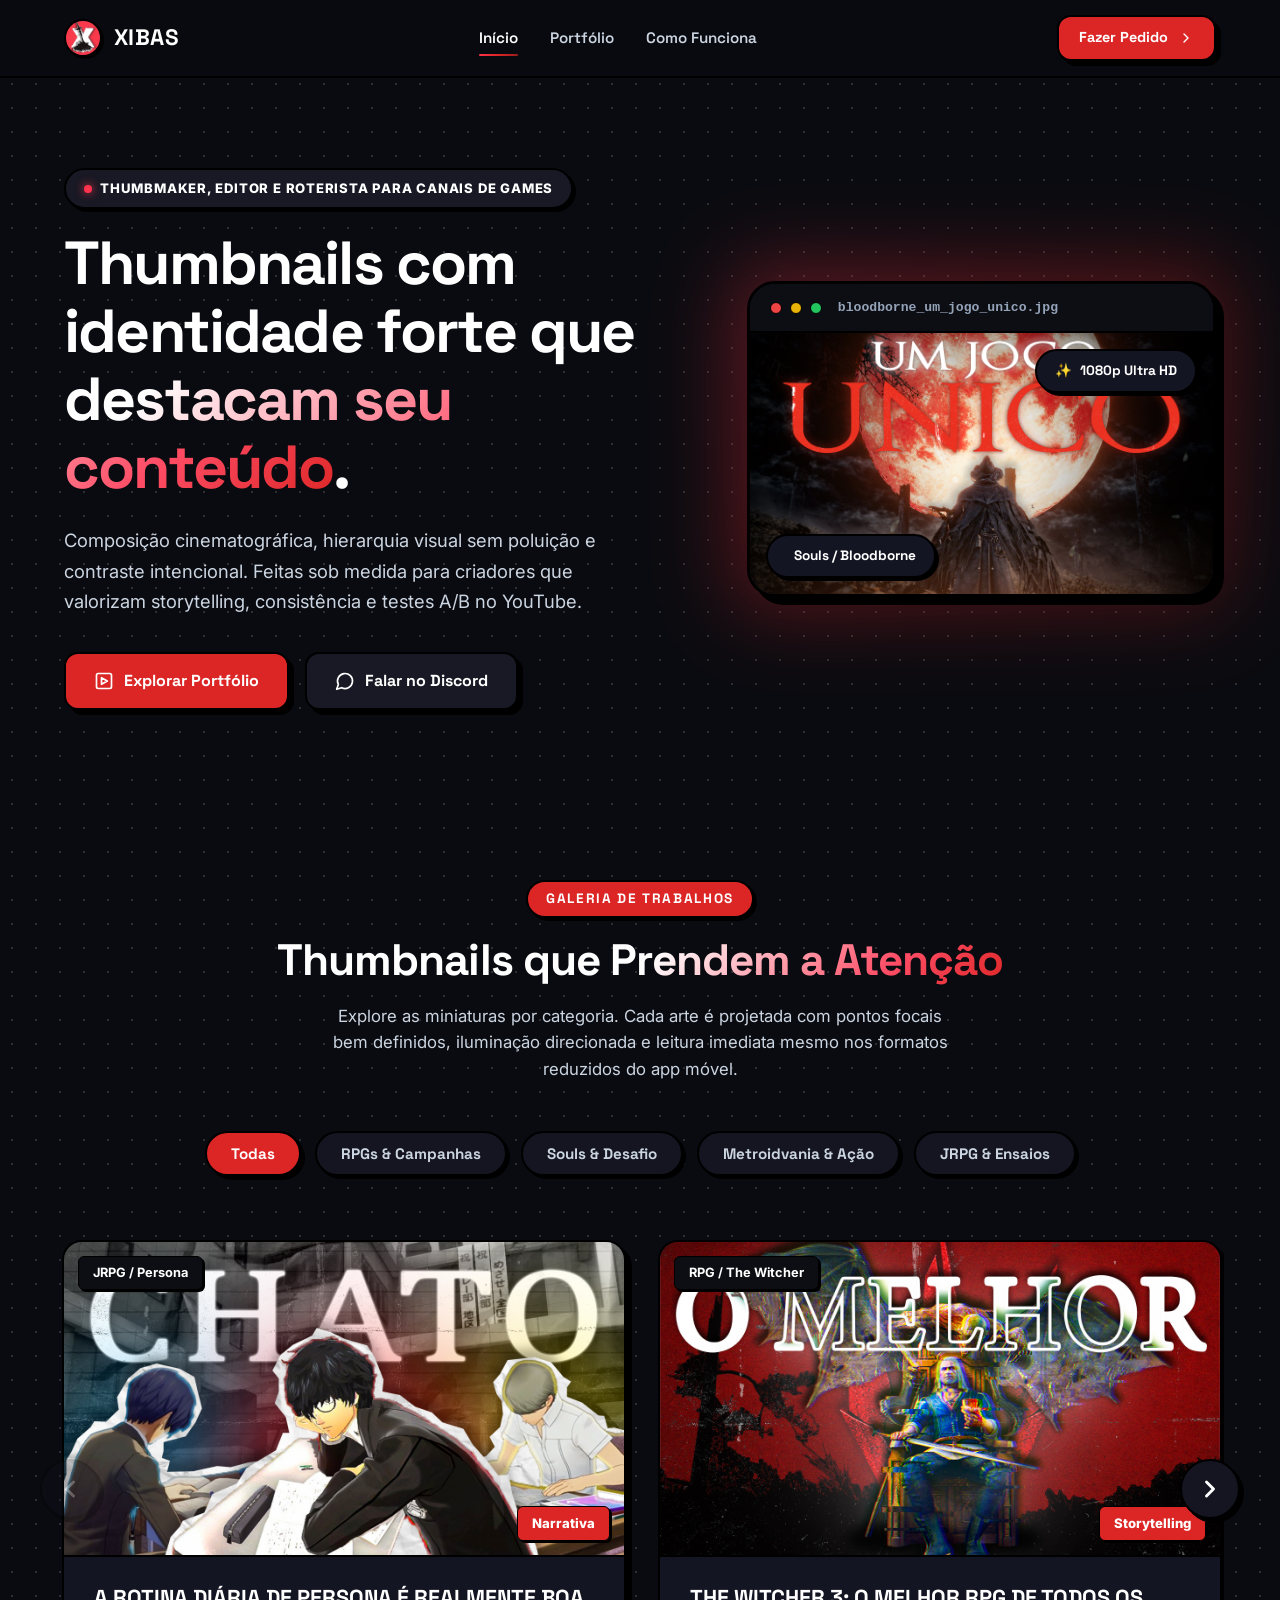
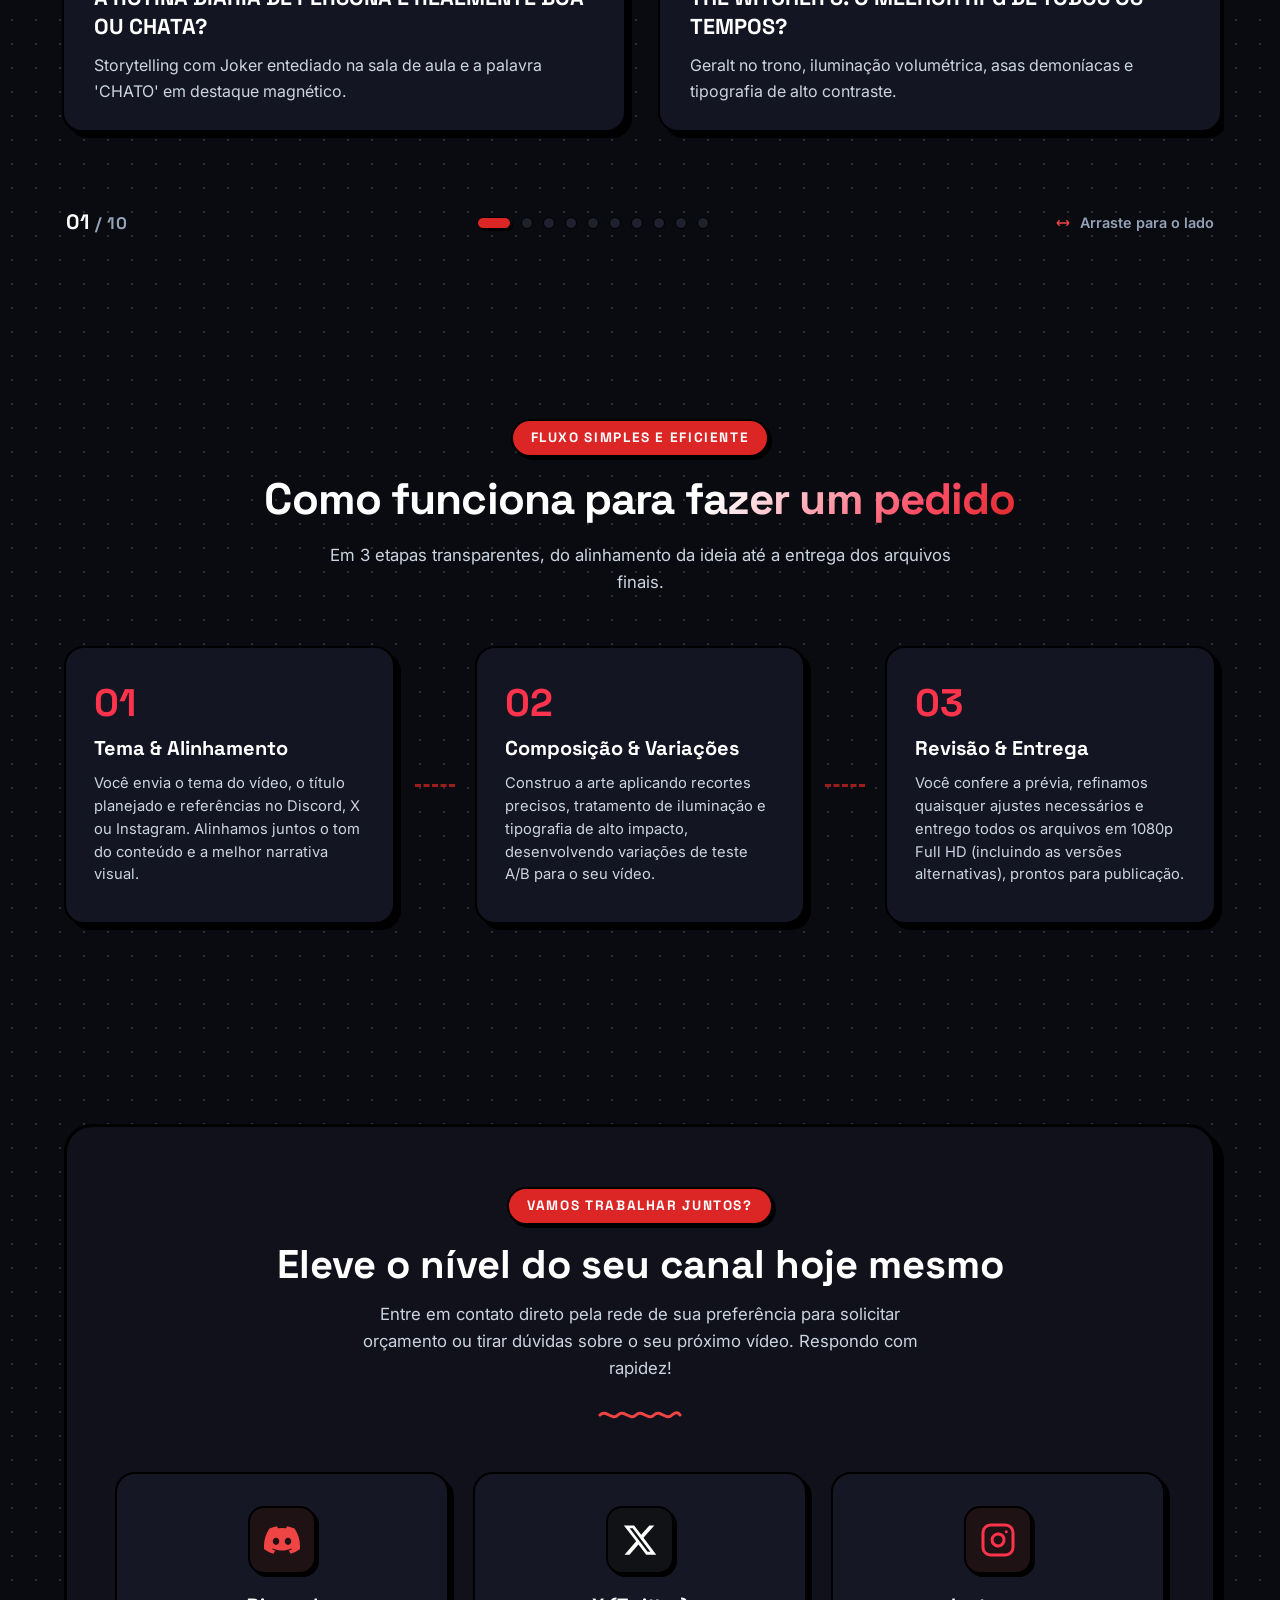
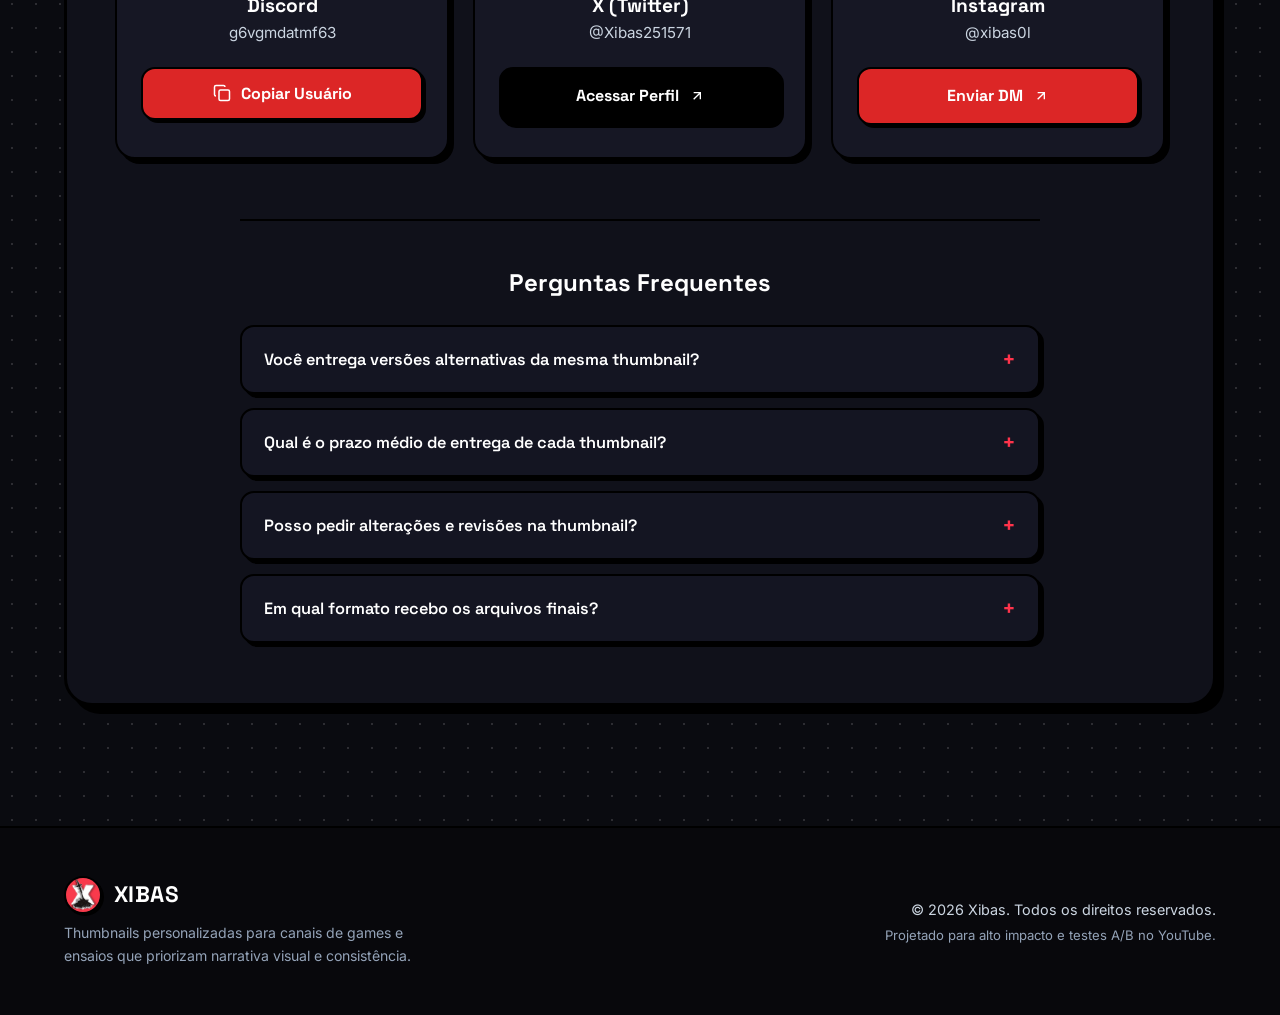
==== index.html @ 8bc6e63e "feat: add main JavaScript logic for dynamic filters, lightbox modal, clipboard copy, mobile menu, FA" ====
<!doctype html>
<html lang="pt-BR">
  <head>
    <meta charset="UTF-8" />
    <meta name="viewport" content="width=device-width, initial-scale=1.0" />

    <!-- SEO & Metadados -->
    <title>Xibas | Thumbmaker, Editor e Roterista</title>
    <meta
      name="description"
      content="Portfólio de Xibas, thumbmaker especializado em canais de games e ensaios em vídeo. Miniaturas com identidade visual marcante, composição cinematográfica e legibilidade otimizada para o YouTube."
    />
    <meta
      name="keywords"
      content="thumbmaker, thumbnails de games, design youtube, video essay games, xibas thumbmaker, criador de thumbs, thumbnail dark souls, thumbnail elden ring, thumbnail bloodborne"
    />
    <meta name="author" content="Xibas" />

    <!-- OpenGraph / Discord & Redes Sociais -->
    <meta property="og:type" content="website" />
    <meta
      property="og:title"
      content="Xibas | Thumbmaker para Canais de Games & Ensaios"
    />
    <meta
      property="og:description"
      content="Thumbnails profissionais de alto impacto visual para canais de games e ensaios no YouTube. Composição, contraste e testes A/B."
    />
    <meta property="og:image" content="assets/images/thumb_user_10.jpg" />
    <meta name="twitter:card" content="summary_large_image" />
    <meta
      name="twitter:title"
      content="Xibas | Thumbmaker para Canais de Games & Ensaios"
    />
    <meta
      name="twitter:description"
      content="Thumbnails profissionais de alto impacto para canais de games e ensaios no YouTube."
    />

    <!-- Google Fonts: Space Grotesk & Inter -->
    <link rel="preconnect" href="https://fonts.googleapis.com" />
    <link rel="preconnect" href="https://fonts.gstatic.com" crossorigin />
    <link
      href="https://fonts.googleapis.com/css2?family=Inter:wght@300;400;500;600;700&family=Space+Grotesk:wght@500;600;700;800&display=swap"
      rel="stylesheet"
    />

    <!-- Estilos Principais -->
    <link rel="stylesheet" href="css/style.css" />

    <!-- Favicon Oficial XIBAS -->
    <link rel="icon" type="image/png" href="assets/images/logo.png" />
  </head>
  <body>
    <!-- Background Animated Gradients -->
    <div class="bg-glow bg-glow-1"></div>
    <div class="bg-glow bg-glow-2"></div>
    <div class="bg-glow bg-glow-3"></div>

    <!-- Navbar -->
    <header class="navbar" id="navbar">
      <div class="container nav-container">
        <a href="#hero" class="brand-logo">
          <img
            src="assets/images/logo.png"
            alt="Xibas Logo"
            class="brand-logo-img"
            onerror="
              this.onerror = null;
              this.src =
                'data:image/svg+xml,<svg xmlns=\'http://www.w3.org/2000/svg\' viewBox=\'0 0 100 100\'><circle cx=\'50\' cy=\'50\' r=\'46\' fill=\'%23dc2626\'/><text x=\'50\' y=\'66\' font-size=\'48\' font-family=\'sans-serif\' font-weight=\'900\' fill=\'%23ffffff\' text-anchor=\'middle\'>X</text></svg>';
            "
          />
          <span class="logo-text">XIBAS</span>
        </a>

        <nav class="nav-menu" id="navMenu">
          <a href="#hero" class="nav-link active">Início</a>
          <a href="#portfolio" class="nav-link">Portfólio</a>
          <a href="#processo" class="nav-link">Como Funciona</a>
          <a href="#contato" class="nav-link nav-cta-mobile">Fazer Pedido</a>
        </nav>

        <div class="nav-actions">
          <a href="#contato" class="btn btn-primary btn-sm">
            <span>Fazer Pedido</span>
            <svg
              width="16"
              height="16"
              viewBox="0 0 24 24"
              fill="none"
              stroke="currentColor"
              stroke-width="2"
              stroke-linecap="round"
              stroke-linejoin="round"
            >
              <path d="m9 18 6-6-6-6" />
            </svg>
          </a>
          <button class="menu-toggle" id="menuToggle" aria-label="Abrir menu">
            <span></span>
            <span></span>
            <span></span>
          </button>
        </div>
      </div>
    </header>

    <main>
      <!-- Hero Section -->
      <section class="hero-section" id="hero">
        <div class="container hero-container">
          <div class="hero-content">
            <div class="badge-pill">
              <span class="badge-dot"></span>
              <span>THUMBMAKER, EDITOR E ROTERISTA PARA CANAIS DE GAMES</span>
            </div>

            <h1 class="hero-title">
              Thumbnails com identidade forte que
              <span class="gradient-text">destacam seu conteúdo</span>.
            </h1>

            <p class="hero-description">
              Composição cinematográfica, hierarquia visual sem poluição e
              contraste intencional. Feitas sob medida para criadores que
              valorizam storytelling, consistência e testes A/B no YouTube.
            </p>

            <div class="hero-cta-group">
              <a href="#portfolio" class="btn btn-primary btn-glow">
                <svg
                  width="20"
                  height="20"
                  viewBox="0 0 24 24"
                  fill="none"
                  stroke="currentColor"
                  stroke-width="2"
                  stroke-linecap="round"
                  stroke-linejoin="round"
                >
                  <rect width="18" height="18" x="3" y="3" rx="2" />
                  <path d="m9 8 7 4-7 4Z" />
                </svg>
                <span>Explorar Portfólio</span>
              </a>
              <a href="#contato" class="btn btn-secondary">
                <svg
                  width="20"
                  height="20"
                  viewBox="0 0 24 24"
                  fill="none"
                  stroke="currentColor"
                  stroke-width="2"
                  stroke-linecap="round"
                  stroke-linejoin="round"
                >
                  <path d="M7.9 20A9 9 0 1 0 4 16.1L2 22Z" />
                </svg>
                <span>Falar no Discord</span>
              </a>
            </div>
          </div>

          <!-- Hero Preview Mockup -->
          <div class="hero-visual">
            <div class="preview-card-wrapper">
              <div class="preview-glow"></div>
              <div class="preview-card">
                <div class="preview-header">
                  <span class="dot red"></span>
                  <span class="dot yellow"></span>
                  <span class="dot green"></span>
                  <span class="preview-title">the_witcher_o_melhor.jpg</span>
                </div>
                <div class="preview-image-container">
                  <img
                    src="assets/images/thumb_user_6.jpg"
                    alt="Destaque Thumbnail Gamer - The Witcher 3"
                    class="preview-image"
                    id="heroPreviewImg"
                  />
                  <div class="floating-pill pill-ctr">
                    <span class="pill-icon">🔥</span>
                    <span>Storytelling Visual</span>
                  </div>
                  <div class="floating-pill pill-quality">
                    <span class="pill-icon">✨</span>
                    <span>Full HD 1080p Ultra</span>
                  </div>
                </div>
              </div>
            </div>
          </div>
        </div>
      </section>

      <!-- Portfolio Section -->
      <section class="portfolio-section" id="portfolio">
        <div class="container">
          <div class="section-header text-center">
            <span class="section-badge">GALERIA DE TRABALHOS</span>
            <h2 class="section-title">
              Thumbnails que
              <span class="gradient-text">Prendem a Atenção</span>
            </h2>
            <p class="section-subtitle">
              Explore as miniaturas por categoria. Cada arte é projetada com
              pontos focais bem definidos, iluminação direcionada e leitura
              imediata mesmo nos formatos reduzidos do app móvel.
            </p>
          </div>

          <!-- Filtros da Galeria -->
          <div class="filter-container">
            <button class="filter-btn active" data-category="all">
              <span>Todas</span>
            </button>
            <button class="filter-btn" data-category="rpg">
              <span>RPGs & Campanhas</span>
            </button>
            <button class="filter-btn" data-category="souls">
              <span>Souls & Desafio</span>
            </button>
            <button class="filter-btn" data-category="metroidvania">
              <span>Metroidvania & Ação</span>
            </button>
            <button class="filter-btn" data-category="ensaios">
              <span>JRPG & Ensaios</span>
            </button>
          </div>

          <!-- Carrossel de Thumbnails -->
          <div class="portfolio-carousel-wrapper" id="portfolioCarouselWrapper">
            <!-- Botão Anterior -->
            <button
              class="carousel-arrow carousel-arrow-prev"
              id="carouselPrevBtn"
              aria-label="Thumbnail anterior"
            >
              <svg
                width="28"
                height="28"
                viewBox="0 0 24 24"
                fill="none"
                stroke="currentColor"
                stroke-width="2.5"
                stroke-linecap="round"
                stroke-linejoin="round"
              >
                <polyline points="15 18 9 12 15 6"></polyline>
              </svg>
            </button>

            <!-- Viewport do Carrossel -->
            <div class="carousel-viewport" id="carouselViewport">
              <div class="carousel-track" id="portfolioTrack">
                <!-- Card 7 - Persona -->
                <div
                  class="thumb-card carousel-slide"
                  data-category="ensaios"
                  data-id="7"
                  data-video="https://youtu.be/sBpEwh5hg1w?si=Q7wXCgy4RSmvRRPR"
                >
                  <div class="thumb-media">
                    <img
                      src="assets/images/thumb_user_8.jpg"
                      alt="Thumbnail Persona Chato"
                      loading="lazy"
                    />
                    <div class="thumb-overlay">
                      <button
                        class="btn-inspect"
                        aria-label="Ver em tela cheia"
                      >
                        <svg
                          width="22"
                          height="22"
                          viewBox="0 0 24 24"
                          fill="none"
                          stroke="currentColor"
                          stroke-width="2"
                        >
                          <path d="M15 3h6v6M9 21H3v-6M21 3l-7 7M3 21l7-7" />
                        </svg>
                        <span>Expandir</span>
                      </button>
                    </div>
                    <div class="thumb-tag">JRPG / Persona</div>
                    <div class="thumb-ctr-tag">Narrativa</div>
                  </div>
                  <div class="thumb-info">
                    <h3 class="thumb-title">
                      A ROTINA DIÁRIA DE PERSONA É REALMENTE BOA OU CHATA?
                    </h3>
                    <p class="thumb-desc">
                      Storytelling com Joker entediado na sala de aula e a
                      palavra 'CHATO' em destaque magnético.
                    </p>
                  </div>
                </div>

                <!-- Card 1 - The Witcher 3 -->
                <div
                  class="thumb-card carousel-slide"
                  data-category="rpg"
                  data-id="1"
                >
                  <div class="thumb-media">
                    <img
                      src="assets/images/thumb_user_6.jpg"
                      alt="Thumbnail The Witcher 3 O Melhor"
                      loading="lazy"
                    />
                    <div class="thumb-overlay">
                      <button
                        class="btn-inspect"
                        aria-label="Ver em tela cheia"
                      >
                        <svg
                          width="22"
                          height="22"
                          viewBox="0 0 24 24"
                          fill="none"
                          stroke="currentColor"
                          stroke-width="2"
                        >
                          <path d="M15 3h6v6M9 21H3v-6M21 3l-7 7M3 21l7-7" />
                        </svg>
                        <span>Expandir</span>
                      </button>
                    </div>
                    <div class="thumb-tag">RPG / The Witcher</div>
                    <div class="thumb-ctr-tag">Storytelling</div>
                  </div>
                  <div class="thumb-info">
                    <h3 class="thumb-title">
                      THE WITCHER 3: O MELHOR RPG DE TODOS OS TEMPOS?
                    </h3>
                    <p class="thumb-desc">
                      Geralt no trono, iluminação volumétrica, asas demoníacas e
                      tipografia de alto contraste.
                    </p>
                  </div>
                </div>

                <!-- Card 11 - Hollow Knight: Silksong -->
                <div
                  class="thumb-card carousel-slide"
                  data-category="metroidvania"
                  data-id="11"
                  data-video="https://youtu.be/5vLs_Jh3LYk?si=-9TEC4jBI0ab_jda"
                >
                  <div class="thumb-media">
                    <img
                      src="assets/images/thumb_user_11.jpg"
                      alt="Thumbnail Hollow Knight Silksong Jornada"
                      loading="lazy"
                    />
                    <div class="thumb-overlay">
                      <button
                        class="btn-inspect"
                        aria-label="Ver em tela cheia"
                      >
                        <svg
                          width="22"
                          height="22"
                          viewBox="0 0 24 24"
                          fill="none"
                          stroke="currentColor"
                          stroke-width="2"
                        >
                          <path d="M15 3h6v6M9 21H3v-6M21 3l-7 7M3 21l7-7" />
                        </svg>
                        <span>Expandir</span>
                      </button>
                    </div>
                    <div class="thumb-tag">Metroidvania / Silksong</div>
                    <div class="thumb-ctr-tag">Storytelling</div>
                  </div>
                  <div class="thumb-info">
                    <h3 class="thumb-title">
                      HOLLOW KNIGHT SILKSONG: A JORNADA DE HORNET
                    </h3>
                    <p class="thumb-desc">
                      Hornet em destaque recortado sobre a cartografia do reino,
                      iluminação dramática e palavra 'JORNADA' em tipografia
                      vermelha de alto contraste.
                    </p>
                  </div>
                </div>

                <!-- Card 10 - Bloodborne -->
                <div
                  class="thumb-card carousel-slide"
                  data-category="souls"
                  data-id="10"
                >
                  <div class="thumb-media">
                    <img
                      src="assets/images/thumb_user_10.jpg"
                      alt="Thumbnail Bloodborne Um Jogo Único"
                      loading="lazy"
                    />
                    <div class="thumb-overlay">
                      <button
                        class="btn-inspect"
                        aria-label="Ver em tela cheia"
                      >
                        <svg
                          width="22"
                          height="22"
                          viewBox="0 0 24 24"
                          fill="none"
                          stroke="currentColor"
                          stroke-width="2"
                        >
                          <path d="M15 3h6v6M9 21H3v-6M21 3l-7 7M3 21l7-7" />
                        </svg>
                        <span>Expandir</span>
                      </button>
                    </div>
                    <div class="thumb-tag">Souls / Bloodborne</div>
                    <div class="thumb-ctr-tag">Hierarquia Visual</div>
                  </div>
                  <div class="thumb-info">
                    <h3 class="thumb-title">
                      BLOODBORNE: O QUE TORNA ESSE PESADELO UM JOGO TÃO ÚNICO?
                    </h3>
                    <p class="thumb-desc">
                      Caçador solitário em silhueta contra a grandiosa Lua de
                      Sangue volumétrica, tipografia imponente e atmosfera de
                      terror gótico.
                    </p>
                  </div>
                </div>

                <!-- Card 2 - Elden Ring -->
                <div
                  class="thumb-card carousel-slide"
                  data-category="souls"
                  data-id="2"
                  data-video="https://youtu.be/FQ_VcC_I76o?si=K0FsN7xqz2IlE1v7"
                >
                  <div class="thumb-media">
                    <img
                      src="assets/images/thumb_user_2.jpg"
                      alt="Thumbnail Elden Ring Escondido"
                      loading="lazy"
                    />
                    <div class="thumb-overlay">
                      <button
                        class="btn-inspect"
                        aria-label="Ver em tela cheia"
                      >
                        <svg
                          width="22"
                          height="22"
                          viewBox="0 0 24 24"
                          fill="none"
                          stroke="currentColor"
                          stroke-width="2"
                        >
                          <path d="M15 3h6v6M9 21H3v-6M21 3l-7 7M3 21l7-7" />
                        </svg>
                        <span>Expandir</span>
                      </button>
                    </div>
                    <div class="thumb-tag">Souls / Elden Ring</div>
                    <div class="thumb-ctr-tag">Teste A/B</div>
                  </div>
                  <div class="thumb-info">
                    <h3 class="thumb-title">
                      O MAIOR SEGREDO ESCONDIDO NO CASULO DE ELDEN RING
                    </h3>
                    <p class="thumb-desc">
                      Efeito de papel rasgado (torn paper) com destaque para
                      Miquella e palavra-chave chamativa.
                    </p>
                  </div>
                </div>

                <!-- Card 3 - Lies of P / Soulslikes -->
                <div
                  class="thumb-card carousel-slide"
                  data-category="souls"
                  data-id="3"
                  data-video="https://youtu.be/wV0SwOkku3Q?si=zlkwqfALfciG5WEK"
                >
                  <div class="thumb-media">
                    <img
                      src="assets/images/thumb_user_7.jpg"
                      alt="Thumbnail Lies of P Soulslikes"
                      loading="lazy"
                    />
                    <div class="thumb-overlay">
                      <button
                        class="btn-inspect"
                        aria-label="Ver em tela cheia"
                      >
                        <svg
                          width="22"
                          height="22"
                          viewBox="0 0 24 24"
                          fill="none"
                          stroke="currentColor"
                          stroke-width="2"
                        >
                          <path d="M15 3h6v6M9 21H3v-6M21 3l-7 7M3 21l7-7" />
                        </svg>
                        <span>Expandir</span>
                      </button>
                    </div>
                    <div class="thumb-tag">Souls / Soulslikes</div>
                    <div class="thumb-ctr-tag">Contraste</div>
                  </div>
                  <div class="thumb-info">
                    <h3 class="thumb-title">
                      A EVOLUÇÃO E O FUTURO DOS SOULSLIKES MODERNOS
                    </h3>
                    <p class="thumb-desc">
                      Composição em mosaico de espelho quebrado com Pinocchio e
                      lendários protagonistas.
                    </p>
                  </div>
                </div>

                <!-- Card 4 - Metroidvania -->
                <div
                  class="thumb-card carousel-slide"
                  data-category="metroidvania"
                  data-id="4"
                >
                  <div class="thumb-media">
                    <img
                      src="assets/images/thumb_user_3.jpg"
                      alt="Thumbnail Metroidvania Castlevania Hollow Knight"
                      loading="lazy"
                    />
                    <div class="thumb-overlay">
                      <button
                        class="btn-inspect"
                        aria-label="Ver em tela cheia"
                      >
                        <svg
                          width="22"
                          height="22"
                          viewBox="0 0 24 24"
                          fill="none"
                          stroke="currentColor"
                          stroke-width="2"
                        >
                          <path d="M15 3h6v6M9 21H3v-6M21 3l-7 7M3 21l7-7" />
                        </svg>
                        <span>Expandir</span>
                      </button>
                    </div>
                    <div class="thumb-tag">Metroidvania & Ação</div>
                    <div class="thumb-ctr-tag">Ponto Focal</div>
                  </div>
                  <div class="thumb-info">
                    <h3 class="thumb-title">
                      METROIDVANIA: A ERA DE OURO DO GÊNERO NA INDÚSTRIA
                    </h3>
                    <p class="thumb-desc">
                      Espada central com Samus, Alucard, Hollow Knight e
                      Blasphemous em equilíbrio visual.
                    </p>
                  </div>
                </div>

                <!-- Card 5 - Dark Souls -->
                <div
                  class="thumb-card carousel-slide"
                  data-category="souls"
                  data-id="5"
                  data-video="https://youtu.be/AHif02zPkR8?si=x0uV5USz8r3-mOqS"
                >
                  <div class="thumb-media">
                    <img
                      src="assets/images/thumb_user_4.jpg"
                      alt="Thumbnail Dark Souls Desastre"
                      loading="lazy"
                    />
                    <div class="thumb-overlay">
                      <button
                        class="btn-inspect"
                        aria-label="Ver em tela cheia"
                      >
                        <svg
                          width="22"
                          height="22"
                          viewBox="0 0 24 24"
                          fill="none"
                          stroke="currentColor"
                          stroke-width="2"
                        >
                          <path d="M15 3h6v6M9 21H3v-6M21 3l-7 7M3 21l7-7" />
                        </svg>
                        <span>Expandir</span>
                      </button>
                    </div>
                    <div class="thumb-tag">Souls / Dark Souls</div>
                    <div class="thumb-ctr-tag">Iluminação</div>
                  </div>
                  <div class="thumb-info">
                    <h3 class="thumb-title">
                      POR QUE ESSE CHEFE FOI UM VERDADEIRO DESASTRE?
                    </h3>
                    <p class="thumb-desc">
                      Silhueta imponente do Black Knight em primeiro plano
                      ladeado por Ornstein, Smough e Gwyn.
                    </p>
                  </div>
                </div>

                <!-- Card 6 - Final Fantasy XV Chamas -->
                <div
                  class="thumb-card carousel-slide"
                  data-category="rpg"
                  data-id="6"
                >
                  <div class="thumb-media">
                    <img
                      src="assets/images/thumb_user_5.jpg"
                      alt="Thumbnail Final Fantasy XV Brasas"
                      loading="lazy"
                    />
                    <div class="thumb-overlay">
                      <button
                        class="btn-inspect"
                        aria-label="Ver em tela cheia"
                      >
                        <svg
                          width="22"
                          height="22"
                          viewBox="0 0 24 24"
                          fill="none"
                          stroke="currentColor"
                          stroke-width="2"
                        >
                          <path d="M15 3h6v6M9 21H3v-6M21 3l-7 7M3 21l7-7" />
                        </svg>
                        <span>Expandir</span>
                      </button>
                    </div>
                    <div class="thumb-tag">RPG / Final Fantasy XV</div>
                    <div class="thumb-ctr-tag">Composição</div>
                  </div>
                  <div class="thumb-info">
                    <h3 class="thumb-title">
                      FINAL FANTASY XV: A VERDADE SOMBRIA DA JORNADA
                    </h3>
                    <p class="thumb-desc">
                      Moldura em chamas ardentes com partículas de brasas e
                      recortes dos guardiões de Noctis.
                    </p>
                  </div>
                </div>

                <!-- Card 8 - Dark Souls: O Primeiro -->
                <div
                  class="thumb-card carousel-slide"
                  data-category="souls"
                  data-id="8"
                  data-video="https://youtu.be/uctMdg7ekAY?si=7ibjLMVAc-G4bmA8"
                >
                  <div class="thumb-media">
                    <img
                      src="assets/images/thumb_user_1.jpg"
                      alt="Thumbnail Dark Souls O Primeiro Chefe"
                      loading="lazy"
                    />
                    <div class="thumb-overlay">
                      <button
                        class="btn-inspect"
                        aria-label="Ver em tela cheia"
                      >
                        <svg
                          width="22"
                          height="22"
                          viewBox="0 0 24 24"
                          fill="none"
                          stroke="currentColor"
                          stroke-width="2"
                        >
                          <path d="M15 3h6v6M9 21H3v-6M21 3l-7 7M3 21l7-7" />
                        </svg>
                        <span>Expandir</span>
                      </button>
                    </div>
                    <div class="thumb-tag">Souls / Dark Souls</div>
                    <div class="thumb-ctr-tag">Tipografia</div>
                  </div>
                  <div class="thumb-info">
                    <h3 class="thumb-title">
                      QUAL É O PRIMEIRO CHEFE MAIS DIFÍCIL DOS SOULS?
                    </h3>
                    <p class="thumb-desc">
                      Composição em três atos com Asylum Demon, Iudex Gundyr e o
                      impacto da tipografia 'O PRIMEIRO'.
                    </p>
                  </div>
                </div>

                <!-- Card 9 - Metal Gear Rising / Hack and Slash -->
                <div
                  class="thumb-card carousel-slide"
                  data-category="metroidvania"
                  data-id="9"
                >
                  <div class="thumb-media">
                    <img
                      src="assets/images/thumb_user_9.jpg"
                      alt="Thumbnail Metal Gear Rising Aura e Ego"
                      loading="lazy"
                    />
                    <div class="thumb-overlay">
                      <button
                        class="btn-inspect"
                        aria-label="Ver em tela cheia"
                      >
                        <svg
                          width="22"
                          height="22"
                          viewBox="0 0 24 24"
                          fill="none"
                          stroke="currentColor"
                          stroke-width="2"
                        >
                          <path d="M15 3h6v6M9 21H3v-6M21 3l-7 7M3 21l7-7" />
                        </svg>
                        <span>Expandir</span>
                      </button>
                    </div>
                    <div class="thumb-tag">Ação / Metal Gear Rising</div>
                    <div class="thumb-ctr-tag">Ponto Focal</div>
                  </div>
                  <div class="thumb-info">
                    <h3 class="thumb-title">
                      AURA + EGO: O ÁPICE DO ESTILO HACK & SLASH
                    </h3>
                    <p class="thumb-desc">
                      Raiden em pose de corte dinâmico, brilho de lente nos
                      olhos cibernéticos e tipografia vermelha de alto contraste
                      com borda rasgada.
                    </p>
                  </div>
                </div>
              </div>
            </div>

            <!-- Botão Próximo -->
            <button
              class="carousel-arrow carousel-arrow-next"
              id="carouselNextBtn"
              aria-label="Próxima thumbnail"
            >
              <svg
                width="28"
                height="28"
                viewBox="0 0 24 24"
                fill="none"
                stroke="currentColor"
                stroke-width="2.5"
                stroke-linecap="round"
                stroke-linejoin="round"
              >
                <polyline points="9 18 15 12 9 6"></polyline>
              </svg>
            </button>
          </div>

          <!-- Controles Inferiores (Dots de Paginação & Contador de Slides) -->
          <div class="carousel-controls">
            <div class="carousel-counter" id="carouselCounter">
              <span class="current-slide" id="currentSlideNum">01</span> /
              <span class="total-slides" id="totalSlidesNum">11</span>
            </div>
            <div
              class="carousel-dots"
              id="carouselDots"
              role="tablist"
              aria-label="Paginação do carrossel"
            ></div>
            <div class="carousel-drag-hint">
              <svg
                width="16"
                height="16"
                viewBox="0 0 24 24"
                fill="none"
                stroke="currentColor"
                stroke-width="2"
              >
                <path d="M7 16l-4-4m0 0l4-4m-4 4h18m-4 4l4-4m0 0l-4-4" />
              </svg>
              <span>Arraste para o lado</span>
            </div>
          </div>
        </div>
      </section>

      <!-- Como Funciona / Processo -->
      <section class="process-section" id="processo">
        <div class="container">
          <div class="section-header text-center">
            <span class="section-badge">FLUXO SIMPLES E EFICIENTE</span>
            <h2 class="section-title">
              Como funciona para
              <span class="gradient-text">fazer um pedido</span>
            </h2>
            <p class="section-subtitle">
              Em 3 etapas transparentes, do alinhamento da ideia até a entrega
              dos arquivos finais.
            </p>
          </div>

          <div class="process-timeline">
            <div class="step-card">
              <div class="step-number">01</div>
              <h3 class="step-title">Tema & Alinhamento</h3>
              <p class="step-desc">
                Você envia o tema do vídeo, o título planejado e referências no
                Discord, X ou Instagram. Alinhamos juntos o tom do conteúdo e a
                melhor narrativa visual.
              </p>
            </div>

            <div class="step-connector"></div>

            <div class="step-card">
              <div class="step-number">02</div>
              <h3 class="step-title">Composição & Variações</h3>
              <p class="step-desc">
                Construo a arte aplicando recortes precisos, tratamento de
                iluminação e tipografia de alto impacto, desenvolvendo variações
                de teste A/B para o seu vídeo.
              </p>
            </div>

            <div class="step-connector"></div>

            <div class="step-card">
              <div class="step-number">03</div>
              <h3 class="step-title">Revisão & Entrega</h3>
              <p class="step-desc">
                Você confere a prévia, refinamos quaisquer ajustes necessários e
                entrego todos os arquivos em 1080p Full HD (incluindo as versões
                alternativas), prontos para publicação.
              </p>
            </div>
          </div>
        </div>
      </section>

      <!-- Seção de Contato e Redes -->
      <section class="contact-section" id="contato">
        <div class="container">
          <div class="contact-box">
            <div class="contact-header text-center">
              <span class="section-badge">VAMOS TRABALHAR JUNTOS?</span>
              <h2 class="contact-title">
                Eleve o nível do seu canal hoje mesmo
              </h2>
              <p class="contact-subtitle">
                Entre em contato direto pela rede de sua preferência para
                solicitar orçamento ou tirar dúvidas sobre o seu próximo vídeo.
                Respondo com rapidez!
              </p>
              <div class="brutal-wave-divider">
                <svg
                  width="84"
                  height="18"
                  viewBox="0 0 84 18"
                  fill="none"
                  xmlns="http://www.w3.org/2000/svg"
                >
                  <path
                    d="M2 9 C 8 3, 14 15, 20 9 C 26 3, 32 15, 38 9 C 44 3, 50 15, 56 9 C 62 3, 68 15, 74 9 C 78 5, 81 7, 82 9"
                    stroke="#ef4444"
                    stroke-width="3"
                    stroke-linecap="round"
                  />
                </svg>
              </div>
            </div>

            <div class="contact-cards-grid">
              <!-- Discord Card -->
              <div class="contact-card discord-card">
                <div class="contact-icon">
                  <svg
                    width="36"
                    height="36"
                    viewBox="0 0 24 24"
                    fill="currentColor"
                  >
                    <path
                      d="M20.317 4.37a19.791 19.791 0 0 0-4.885-1.515.074.074 0 0 0-.079.037c-.21.375-.444.864-.608 1.25a18.27 18.27 0 0 0-5.487 0 12.64 12.64 0 0 0-.617-1.25.077.077 0 0 0-.079-.037A19.736 19.736 0 0 0 3.677 4.37a.07.07 0 0 0-.032.027C.533 9.046-.32 13.58.099 18.057a.082.082 0 0 0 .031.057 19.9 19.9 0 0 0 5.993 3.03.078.078 0 0 0 .084-.028c.462-.63.874-1.295 1.226-1.994.021-.041.001-.09-.041-.106a13.107 13.107 0 0 1-1.872-.892.077.077 0 0 1-.008-.128 10.2 10.2 0 0 0 .372-.292.074.074 0 0 1 .077-.01c3.929 1.793 8.18 1.793 12.061 0a.074.074 0 0 1 .078.01c.12.098.246.198.373.292a.077.077 0 0 1-.006.127 12.299 12.299 0 0 1-1.873.894.077.077 0 0 0-.041.107c.36.698.772 1.362 1.225 1.993a.076.076 0 0 0 .084.028 19.839 19.839 0 0 0 6.002-3.03.077.077 0 0 0 .032-.054c.5-5.177-.838-9.674-3.549-13.66a.061.061 0 0 0-.031-.028zM8.02 15.33c-1.183 0-2.157-1.085-2.157-2.419 0-1.333.956-2.419 2.157-2.419 1.21 0 2.176 1.096 2.157 2.42 0 1.333-.956 2.418-2.157 2.418zm7.975 0c-1.183 0-2.157-1.085-2.157-2.419 0-1.333.955-2.419 2.157-2.419 1.21 0 2.176 1.096 2.157 2.42 0 1.333-.946 2.418-2.157 2.418z"
                    />
                  </svg>
                </div>
                <h3 class="card-platform-title">Discord</h3>
                <p class="card-platform-user" id="discordTag">g6vgmdatmf63</p>
                <button
                  class="btn btn-discord btn-copy"
                  id="copyDiscordBtn"
                  data-copy="g6vgmdatmf63"
                >
                  <svg
                    width="18"
                    height="18"
                    viewBox="0 0 24 24"
                    fill="none"
                    stroke="currentColor"
                    stroke-width="2"
                  >
                    <rect width="14" height="14" x="8" y="8" rx="2" ry="2" />
                    <path
                      d="M4 16c-1.1 0-2-.9-2-2V4c0-1.1.9-2 2-2h10c1.1 0 2 .9 2 2"
                    />
                  </svg>
                  <span class="btn-text">Copiar Usuário</span>
                </button>
              </div>

              <!-- X (Twitter) Card -->
              <div class="contact-card twitter-card">
                <div class="contact-icon">
                  <svg
                    width="36"
                    height="36"
                    viewBox="0 0 24 24"
                    fill="currentColor"
                  >
                    <path
                      d="M18.244 2.25h3.308l-7.227 8.26 8.502 11.24H16.17l-5.214-6.817L4.99 21.75H1.68l7.73-8.835L1.254 2.25H8.08l4.713 6.231zm-1.161 17.52h1.833L7.084 4.126H5.117z"
                    />
                  </svg>
                </div>
                <h3 class="card-platform-title">X (Twitter)</h3>
                <p class="card-platform-user">@Xibas251571</p>
                <a
                  href="https://x.com/Xibas251571"
                  target="_blank"
                  rel="noopener noreferrer"
                  class="btn btn-twitter"
                >
                  <span>Acessar Perfil</span>
                  <svg
                    width="16"
                    height="16"
                    viewBox="0 0 24 24"
                    fill="none"
                    stroke="currentColor"
                    stroke-width="2"
                  >
                    <path d="M7 17 17 7M7 7h10v10" />
                  </svg>
                </a>
              </div>

              <!-- Instagram Card -->
              <div class="contact-card instagram-card">
                <div class="contact-icon">
                  <svg
                    width="36"
                    height="36"
                    viewBox="0 0 24 24"
                    fill="none"
                    stroke="currentColor"
                    stroke-width="2"
                    stroke-linecap="round"
                    stroke-linejoin="round"
                  >
                    <rect width="20" height="20" x="2" y="2" rx="5" ry="5" />
                    <path d="M16 11.37A4 4 0 1 1 12.63 8 4 4 0 0 1 16 11.37z" />
                    <line x1="17.5" x2="17.51" y1="6.5" y2="6.5" />
                  </svg>
                </div>
                <h3 class="card-platform-title">Instagram</h3>
                <p class="card-platform-user">@xibas0l</p>
                <a
                  href="https://www.instagram.com/xibas0l/"
                  target="_blank"
                  rel="noopener noreferrer"
                  class="btn btn-instagram"
                >
                  <span>Enviar DM</span>
                  <svg
                    width="16"
                    height="16"
                    viewBox="0 0 24 24"
                    fill="none"
                    stroke="currentColor"
                    stroke-width="2"
                  >
                    <path d="M7 17 17 7M7 7h10v10" />
                  </svg>
                </a>
              </div>
            </div>

            <!-- Quick FAQ -->
            <div class="faq-container">
              <h3 class="faq-title">Perguntas Frequentes</h3>
              <div class="faq-accordion">
                <div class="faq-item">
                  <button class="faq-question">
                    <span
                      >Você entrega versões alternativas da mesma
                      thumbnail?</span
                    >
                    <span class="faq-arrow">+</span>
                  </button>
                  <div class="faq-answer">
                    <p>
                      Sim! Cada pedido inclui de
                      <strong>2 a 3 versões</strong> da miniatura: a
                      <strong>versão principal (base)</strong>, uma
                      <strong>versão alternativa</strong> com variações de
                      elementos/expressões para testes, e uma
                      <strong>terceira versão limpa (sem título)</strong> com
                      ajustes sutis de cor. Essa variedade é essencial para
                      realizar testes A/B na ferramenta nativa do YouTube e
                      descobrir qual atrai mais cliques do seu público.
                    </p>
                  </div>
                </div>

                <div class="faq-item">
                  <button class="faq-question">
                    <span
                      >Qual é o prazo médio de entrega de cada thumbnail?</span
                    >
                    <span class="faq-arrow">+</span>
                  </button>
                  <div class="faq-answer">
                    <p>
                      O prazo padrão é de 3 a 5 dias úteis após o envio do
                      briefing e confirmação do pedido, tempo ideal para recorte
                      refinado, iluminação cuidadosa e elaboração das versões
                      alternativas.
                    </p>
                  </div>
                </div>

                <div class="faq-item">
                  <button class="faq-question">
                    <span>Posso pedir alterações e revisões na thumbnail?</span>
                    <span class="faq-arrow">+</span>
                  </button>
                  <div class="faq-answer">
                    <p>
                      Sim! Todos os pedidos incluem revisões para ajustes finos
                      de texto, iluminação, cores e posicionamento de elementos
                      para garantir 100% de alinhamento com a identidade do seu
                      canal.
                    </p>
                  </div>
                </div>

                <div class="faq-item">
                  <button class="faq-question">
                    <span>Em qual formato recebo os arquivos finais?</span>
                    <span class="faq-arrow">+</span>
                  </button>
                  <div class="faq-answer">
                    <p>
                      Você recebe todas as versões em alta resolução (1920x1080
                      Full HD), no formato PNG otimizado, sem compressão
                      destrutiva e já perfeitamente dentro dos limites de peso
                      exigidos pelo YouTube.
                    </p>
                  </div>
                </div>
              </div>
            </div>
          </div>
        </div>
      </section>
    </main>

    <!-- Footer -->
    <footer class="footer">
      <div class="container footer-container">
        <div class="footer-left">
          <a href="#hero" class="brand-logo footer-logo">
            <img
              src="assets/images/logo.png"
              alt="Xibas Logo"
              class="brand-logo-img"
              onerror="
                this.onerror = null;
                this.src =
                  'data:image/svg+xml,<svg xmlns=\'http://www.w3.org/2000/svg\' viewBox=\'0 0 100 100\'><circle cx=\'50\' cy=\'50\' r=\'46\' fill=\'%23dc2626\'/><text x=\'50\' y=\'66\' font-size=\'48\' font-family=\'sans-serif\' font-weight=\'900\' fill=\'%23ffffff\' text-anchor=\'middle\'>X</text></svg>';
              "
            />
            <span class="logo-text">XIBAS</span>
          </a>
          <p class="footer-desc">
            Thumbnails personalizadas para canais de games e ensaios que
            priorizam narrativa visual e consistência.
          </p>
        </div>
        <div class="footer-right">
          <p class="copyright">
            © <span id="currentYear"></span> Xibas. Todos os direitos
            reservados.
          </p>
          <p class="credit">
            Projetado para alto impacto e testes A/B no YouTube.
          </p>
        </div>
      </div>
    </footer>

    <!-- Lightbox Modal -->
    <div
      class="lightbox-modal"
      id="lightboxModal"
      role="dialog"
      aria-hidden="true"
    >
      <div class="lightbox-backdrop" id="lightboxBackdrop"></div>
      <div class="lightbox-content">
        <button
          class="lightbox-close"
          id="lightboxClose"
          aria-label="Fechar prévia"
        >
          &times;
        </button>
        <div class="lightbox-media-wrapper">
          <img
            src=""
            alt="Prévia Thumbnail em Alta Resolução"
            class="lightbox-img"
            id="lightboxImg"
          />
        </div>
        <div class="lightbox-details">
          <div class="lightbox-info">
            <div class="lightbox-badge-row">
              <span class="lightbox-tag" id="lightboxTag"
                >Souls / Elden Ring</span
              >
              <span class="lightbox-ctr" id="lightboxCtr">Composição A/B</span>
            </div>
            <h3 class="lightbox-title" id="lightboxTitle">
              Título da Thumbnail
            </h3>
            <p class="lightbox-desc" id="lightboxDesc">
              Descrição detalhada das técnicas aplicadas.
            </p>
          </div>
          <div class="lightbox-action" id="lightboxAction">
            <a
              href="#"
              target="_blank"
              rel="noopener noreferrer"
              class="btn-youtube-watch"
              id="lightboxVideoBtn"
            >
              <svg
                width="20"
                height="20"
                viewBox="0 0 24 24"
                fill="currentColor"
              >
                <path
                  d="M23.498 6.186a3.016 3.016 0 0 0-2.122-2.136C19.505 3.545 12 3.545 12 3.545s-7.505 0-9.377.505A3.017 3.017 0 0 0 .502 6.186C0 8.07 0 12 0 12s0 3.93.502 5.814a3.016 3.016 0 0 0 2.122 2.136c1.871.505 9.376.505 9.376.505s7.505 0 9.377-.505a3.015 3.015 0 0 0 2.122-2.136C24 15.93 24 12 24 12s0-3.93-.502-5.814zM9.545 15.568V8.432L15.818 12l-6.273 3.568z"
                />
              </svg>
              <span>Ver no YouTube</span>
              <svg
                width="15"
                height="15"
                viewBox="0 0 24 24"
                fill="none"
                stroke="currentColor"
                stroke-width="2.5"
                stroke-linecap="round"
                stroke-linejoin="round"
              >
                <path d="M7 17 17 7M7 7h10v10" />
              </svg>
            </a>
          </div>
        </div>
      </div>
    </div>

    <!-- Toast Notification (Cópia do Discord) -->
    <div class="toast-notification" id="toastNotification">
      <span class="toast-icon">✓</span>
      <span class="toast-message">Usuário do Discord copiado com sucesso!</span>
    </div>

    <!-- Scripts -->
    <script src="js/main.js"></script>
  </body>
</html>
---- css/style.css ----
/* ==========================================================================
   XIBAS - Gaming Thumbmaker Portfolio Stylesheet
   Identidade Visual: Vermelho & Branco (Red & White Gamer High-Impact)
   ========================================================================== */

/* --------------------------------------------------------------------------
   1. Variáveis & Design Tokens
   -------------------------------------------------------------------------- */
:root {
  /* Cores Base (Dark Obsidian Stealth) */
  --bg-primary: #0a0b10;
  --bg-secondary: #12131a;
  --bg-card: #151622;
  --bg-card-hover: #1c1e2d;
  --bg-card-border: #000000;
  --bg-card-border-hover: #ef4444;

  /* Acentos Vermelhos e Brancos (Identidade da Logo) */
  --accent-red: #ef4444;
  --accent-red-bright: #ff334b;
  --accent-red-deep: #dc2626;
  --accent-red-dark: #991b1b;
  --accent-red-glow: rgba(239, 68, 68, 0.35);
  --accent-white: #ffffff;
  --accent-white-dim: #f1f5f9;

  /* Tokens Neobrutalistas */
  --border-brutal: 2.5px solid #000000;
  --border-brutal-sm: 2px solid #000000;
  --border-brutal-red: 2.5px solid #dc2626;
  --border-brutal-white: 2px solid #ffffff;
  --shadow-brutal-sm: 3px 3px 0px #000000;
  --shadow-brutal: 5px 5px 0px #000000;
  --shadow-brutal-lg: 8px 8px 0px #000000;
  --shadow-brutal-red: 5px 5px 0px #dc2626;
  --shadow-brutal-white: 4px 4px 0px #ffffff;

  /* Gradientes Vermelho & Branco */
  --gradient-brand: linear-gradient(135deg, #ff334b 0%, #dc2626 50%, #991b1b 100%);
  --gradient-glow: linear-gradient(135deg, rgba(239, 68, 68, 0.25) 0%, rgba(255, 255, 255, 0.08) 100%);
  --gradient-text: linear-gradient(135deg, #ffffff 15%, #ff4d66 70%, #dc2626 100%);

  /* Tipografia & Texto */
  --font-heading: 'Space Grotesk', -apple-system, BlinkMacSystemFont, sans-serif;
  --font-body: 'Inter', -apple-system, BlinkMacSystemFont, sans-serif;

  --text-main: #ffffff;
  --text-muted: #cbd5e1;
  --text-dim: #94a3b8;

  /* Efeitos e Raios */
  --radius-sm: 8px;
  --radius-md: 14px;
  --radius-lg: 20px;
  --radius-xl: 28px;
  --radius-full: 9999px;

  --transition-fast: 0.15s cubic-bezier(0.16, 1, 0.3, 1);
  --transition-smooth: 0.25s cubic-bezier(0.16, 1, 0.3, 1);
  --transition-bounce: 0.3s cubic-bezier(0.34, 1.56, 0.64, 1);

  --shadow-card: var(--shadow-brutal);
  --shadow-neon: var(--shadow-brutal-red);
}

/* --------------------------------------------------------------------------
   2. Reset & Estilos Globais
   -------------------------------------------------------------------------- */
*,
*::before,
*::after {
  margin: 0;
  padding: 0;
  box-sizing: border-box;
}

html {
  scroll-behavior: smooth;
  scroll-padding-top: 80px;
  font-size: 16px;
  background-color: var(--bg-primary);
  color: var(--text-main);
  font-family: var(--font-body);
}

body {
  overflow-x: hidden;
  line-height: 1.6;
  position: relative;
  background-color: var(--bg-primary);
  background-image: radial-gradient(rgba(255, 255, 255, 0.14) 1.5px, transparent 1.5px);
  background-size: 24px 24px;
  min-height: 100vh;
}

/* Background Animated Glowing Spheres (Vermelho e Branco) */
.bg-glow {
  position: fixed;
  border-radius: 50%;
  filter: blur(140px);
  z-index: -1;
  pointer-events: none;
  opacity: 0.4;
  will-change: transform;
}

.bg-glow-1 {
  width: 520px;
  height: 520px;
  background: radial-gradient(circle, #dc2626 0%, transparent 70%);
  top: -120px;
  left: -100px;
  animation: floatGlow 14s ease-in-out infinite alternate;
}

.bg-glow-2 {
  width: 500px;
  height: 500px;
  background: radial-gradient(circle, rgba(255, 255, 255, 0.08) 0%, transparent 70%);
  top: 40%;
  right: -150px;
  animation: floatGlow 18s ease-in-out infinite alternate-reverse;
}

.bg-glow-3 {
  width: 480px;
  height: 480px;
  background: radial-gradient(circle, #991b1b 0%, transparent 70%);
  bottom: 5%;
  left: 20%;
  animation: floatGlow 16s ease-in-out infinite alternate;
}

@keyframes floatGlow {
  0% {
    transform: translate(0, 0) scale(1);
  }

  50% {
    transform: translate(40px, 60px) scale(1.1);
  }

  100% {
    transform: translate(-30px, -40px) scale(0.95);
  }
}

.container {
  width: 100%;
  max-width: 1200px;
  margin: 0 auto;
  padding: 0 24px;
}

.text-center {
  text-align: center;
}

/* Tipografia */
h1,
h2,
h3,
h4 {
  font-family: var(--font-heading);
  color: var(--text-main);
  line-height: 1.2;
}

a {
  color: inherit;
  text-decoration: none;
}

img {
  max-width: 100%;
  height: auto;
  display: block;
}

/* Gradient Text (Branco com Vermelho Intenso) */
.gradient-text {
  background: var(--gradient-text);
  -webkit-background-clip: text;
  -webkit-fill-color: transparent;
  -webkit-text-fill-color: transparent;
  background-clip: text;
}

/* Badges e Pílulas */
.badge-pill {
  display: inline-flex;
  align-items: center;
  gap: 8px;
  padding: 8px 18px;
  background: #181924;
  border: var(--border-brutal);
  border-radius: var(--radius-full);
  box-shadow: var(--shadow-brutal-sm);
  font-size: 0.82rem;
  font-weight: 800;
  letter-spacing: 0.06em;
  color: #ffffff;
  text-transform: uppercase;
  margin-bottom: 20px;
}

.badge-dot {
  width: 8px;
  height: 8px;
  background-color: var(--accent-red-bright);
  border-radius: 50%;
  box-shadow: 0 0 10px var(--accent-red-bright);
  animation: pulseDot 2s infinite;
}

@keyframes pulseDot {

  0%,
  100% {
    opacity: 1;
    transform: scale(1);
  }

  50% {
    opacity: 0.4;
    transform: scale(0.85);
  }
}

.section-badge {
  display: inline-block;
  font-family: var(--font-heading);
  font-size: 0.85rem;
  font-weight: 800;
  letter-spacing: 0.12em;
  color: #ffffff;
  background: var(--accent-red-deep);
  border: var(--border-brutal);
  border-radius: var(--radius-full);
  padding: 6px 18px;
  box-shadow: var(--shadow-brutal-sm);
  margin-bottom: 16px;
  text-transform: uppercase;
}

.section-title {
  font-size: clamp(2rem, 4vw, 2.75rem);
  font-weight: 800;
  margin-bottom: 16px;
  letter-spacing: -0.02em;
}

.section-subtitle {
  font-size: 1.05rem;
  color: var(--text-muted);
  max-width: 640px;
  margin: 0 auto;
}

/* Botões Neobrutalistas */
.btn {
  display: inline-flex;
  align-items: center;
  justify-content: center;
  gap: 10px;
  padding: 14px 28px;
  border-radius: var(--radius-md);
  font-family: var(--font-heading);
  font-size: 1rem;
  font-weight: 800;
  cursor: pointer;
  transition: all var(--transition-fast);
  border: var(--border-brutal);
  outline: none;
  user-select: none;
}

.btn:hover {
  transform: translate(-2px, -2px);
  box-shadow: 7px 7px 0px #000000;
}

.btn:active {
  transform: translate(2px, 2px);
  box-shadow: 2px 2px 0px #000000;
}

.btn-sm {
  padding: 9px 20px;
  font-size: 0.9rem;
}

.btn-primary {
  background: var(--accent-red-deep);
  color: #ffffff;
  border: var(--border-brutal);
  box-shadow: var(--shadow-brutal);
}

.btn-primary:hover {
  background: var(--accent-red);
  border-color: #000000;
  transform: translate(-2px, -2px);
  box-shadow: 7px 7px 0px #000000;
}

.btn-secondary {
  background: #181924;
  color: #ffffff;
  border: var(--border-brutal);
  box-shadow: var(--shadow-brutal);
}

.btn-secondary:hover {
  background: #ffffff;
  color: #08080a;
  border-color: #000000;
  transform: translate(-2px, -2px);
  box-shadow: 7px 7px 0px #000000;
}

.btn-glow {
  position: relative;
}

.btn-glow::after {
  content: '';
  position: absolute;
  inset: -2px;
  background: var(--gradient-brand);
  border-radius: inherit;
  z-index: -1;
  opacity: 0.4;
  filter: blur(10px);
  transition: opacity var(--transition-fast);
}

.btn-glow:hover::after {
  opacity: 0.85;
}

/* --------------------------------------------------------------------------
   3. Navbar
   -------------------------------------------------------------------------- */
.navbar {
  position: sticky;
  top: 0;
  z-index: 1000;
  background: rgba(10, 11, 16, 0.95);
  backdrop-filter: blur(18px);
  -webkit-backdrop-filter: blur(18px);
  border-bottom: 2.5px solid #000000;
  transition: background var(--transition-fast);
}

.nav-container {
  display: flex;
  align-items: center;
  justify-content: space-between;
  height: 76px;
}

.brand-logo {
  display: flex;
  align-items: center;
  gap: 12px;
  font-family: var(--font-heading);
  font-weight: 800;
  font-size: 1.4rem;
  letter-spacing: -0.02em;
  color: #ffffff;
}

.brand-logo-img {
  width: 38px;
  height: 38px;
  object-fit: cover;
  border-radius: 50%;
  border: 2px solid #000000;
  box-shadow: 2px 2px 0px #000000;
  transition: transform var(--transition-bounce), box-shadow var(--transition-fast);
}

.brand-logo:hover .brand-logo-img {
  transform: scale(1.1) rotate(-3deg);
  box-shadow: 3px 3px 0px var(--accent-red-deep);
}

.logo-text {
  font-weight: 900;
  letter-spacing: 0.02em;
}

.nav-menu {
  display: flex;
  align-items: center;
  gap: 32px;
}

.nav-link {
  font-family: var(--font-heading);
  font-size: 0.95rem;
  font-weight: 600;
  color: var(--text-muted);
  transition: color var(--transition-fast);
  position: relative;
  padding: 6px 0;
}

.nav-link:hover,
.nav-link.active {
  color: #ffffff;
}

.nav-link::after {
  content: '';
  position: absolute;
  bottom: 0;
  left: 0;
  width: 0;
  height: 2px;
  background: var(--gradient-brand);
  transition: width var(--transition-fast);
  border-radius: 2px;
}

.nav-link:hover::after,
.nav-link.active::after {
  width: 100%;
}

.nav-cta-mobile {
  display: none;
}

.nav-actions {
  display: flex;
  align-items: center;
  gap: 16px;
}

.menu-toggle {
  display: none;
  flex-direction: column;
  justify-content: space-between;
  width: 28px;
  height: 20px;
  background: transparent;
  border: none;
  cursor: pointer;
  padding: 0;
}

.menu-toggle span {
  width: 100%;
  height: 2px;
  background-color: var(--text-main);
  border-radius: 2px;
  transition: all var(--transition-fast);
}

/* --------------------------------------------------------------------------
   4. Hero Section
   -------------------------------------------------------------------------- */
.hero-section {
  padding: 90px 0 70px;
  position: relative;
}

.hero-container {
  display: grid;
  grid-template-columns: 1.15fr 0.85fr;
  gap: 48px;
  align-items: center;
}

.hero-title {
  font-size: clamp(2.4rem, 5vw, 3.8rem);
  font-weight: 800;
  line-height: 1.12;
  letter-spacing: -0.03em;
  margin-bottom: 24px;
}

.hero-description {
  font-size: 1.15rem;
  color: var(--text-muted);
  margin-bottom: 36px;
  line-height: 1.65;
  max-width: 560px;
}

.hero-cta-group {
  display: flex;
  flex-wrap: wrap;
  gap: 16px;
  margin-bottom: 0;
}

.hero-stats {
  display: flex;
  align-items: center;
  gap: 28px;
  padding-top: 28px;
  border-top: 1px solid rgba(255, 255, 255, 0.1);
}

.stat-item {
  display: flex;
  flex-direction: column;
}

.stat-number {
  font-family: var(--font-heading);
  font-size: 1.75rem;
  font-weight: 800;
  color: #ffffff;
  line-height: 1.2;
}

.stat-label {
  font-size: 0.85rem;
  color: var(--text-dim);
}

.stat-divider {
  width: 1px;
  height: 36px;
  background-color: rgba(255, 255, 255, 0.12);
}

/* Hero Visual Mockup */
.hero-visual {
  position: relative;
}

.preview-card-wrapper {
  position: relative;
}

.preview-glow {
  position: absolute;
  inset: -15px;
  background: var(--gradient-brand);
  filter: blur(40px);
  opacity: 0.35;
  border-radius: var(--radius-xl);
  z-index: 0;
}

.preview-card {
  position: relative;
  z-index: 1;
  background: var(--bg-card);
  border: 3px solid #000000;
  border-radius: var(--radius-xl);
  overflow: hidden;
  box-shadow: 8px 8px 0px #000000;
  transition: transform var(--transition-smooth), box-shadow var(--transition-smooth);
}

.preview-card:hover {
  transform: translate(-3px, -3px);
  box-shadow: 12px 12px 0px var(--accent-red-deep);
}

.preview-header {
  display: flex;
  align-items: center;
  gap: 8px;
  padding: 13px 20px;
  background: #0d0e14;
  border-bottom: 2.5px solid #000000;
}

.dot {
  width: 12px;
  height: 12px;
  border-radius: 50%;
  border: 1.5px solid #000000;
}

.dot.red {
  background: #ef4444;
}

.dot.yellow {
  background: #eab308;
}

.dot.green {
  background: #22c55e;
}

.preview-title {
  font-family: monospace;
  font-size: 0.82rem;
  font-weight: 700;
  color: var(--text-dim);
  margin-left: 8px;
}

.preview-image-container {
  position: relative;
  aspect-ratio: 16 / 9;
  overflow: hidden;
  background: #111218;
}

.preview-image {
  width: 100%;
  height: 100%;
  object-fit: cover;
  transition: transform var(--transition-smooth);
}

.preview-card:hover .preview-image {
  transform: scale(1.04);
}

/* Floating Pills Neobrutalistas */
.floating-pill {
  position: absolute;
  display: flex;
  align-items: center;
  gap: 8px;
  padding: 9px 18px;
  background: #141522;
  border: 2px solid #000000;
  border-radius: var(--radius-full);
  font-family: var(--font-heading);
  font-size: 0.85rem;
  font-weight: 700;
  box-shadow: 3px 3px 0px #000000;
  animation: floatPill 4s ease-in-out infinite alternate;
  z-index: 5;
}

.pill-ctr {
  bottom: 16px;
  left: 16px;
  color: #ffffff;
}

.pill-ctr strong {
  color: var(--accent-red-bright);
}

.pill-quality {
  top: 16px;
  right: 16px;
  color: #ffffff;
  animation-delay: 2s;
}

@keyframes floatPill {
  0% {
    transform: translateY(0);
  }

  100% {
    transform: translateY(-6px);
  }
}

/* --------------------------------------------------------------------------
   5. Proof Bar
   -------------------------------------------------------------------------- */
.proof-bar {
  padding: 30px 0;
  border-top: 1px solid rgba(255, 255, 255, 0.06);
  border-bottom: 1px solid rgba(255, 255, 255, 0.06);
  background: rgba(14, 15, 22, 0.6);
}

.proof-grid {
  display: grid;
  grid-template-columns: repeat(4, 1fr);
  gap: 24px;
}

.proof-item {
  display: flex;
  align-items: center;
  gap: 16px;
}

.proof-icon {
  font-size: 1.75rem;
  flex-shrink: 0;
}

.proof-item h4 {
  font-size: 0.95rem;
  font-weight: 700;
  margin-bottom: 2px;
  color: #ffffff;
}

.proof-item p {
  font-size: 0.82rem;
  color: var(--text-muted);
  line-height: 1.35;
}

/* --------------------------------------------------------------------------
   6. Portfolio Section
   -------------------------------------------------------------------------- */
.portfolio-section {
  padding: 100px 0 80px;
}

.portfolio-section .container {
  max-width: 1680px;
  width: 95%;
}

.section-header {
  margin-bottom: 48px;
}

/* Filtros */
.filter-container {
  display: flex;
  align-items: center;
  justify-content: center;
  flex-wrap: wrap;
  gap: 14px;
  margin-bottom: 48px;
}

.filter-btn {
  padding: 11px 24px;
  border-radius: var(--radius-full);
  background: #141520;
  border: 2px solid #000000;
  color: var(--text-muted);
  font-family: var(--font-heading);
  font-size: 0.95rem;
  font-weight: 700;
  cursor: pointer;
  box-shadow: 3px 3px 0px #000000;
  transition: all var(--transition-fast);
}

.filter-btn:hover {
  background: #1e202e;
  color: #ffffff;
  border-color: #000000;
  transform: translate(-2px, -2px);
  box-shadow: 5px 5px 0px #000000;
}

.filter-btn:active {
  transform: translate(2px, 2px);
  box-shadow: 1px 1px 0px #000000;
}

.filter-btn.active {
  background: var(--accent-red-deep);
  color: #ffffff;
  border-color: #000000;
  box-shadow: 4px 4px 0px #000000;
}

/* --------------------------------------------------------------------------
   Carrossel de Thumbnails Moderno & Interativo
   -------------------------------------------------------------------------- */
.portfolio-carousel-wrapper {
  position: relative;
  width: 100%;
  margin: 0 auto;
}

.carousel-viewport {
  overflow: hidden;
  width: 100%;
  border-radius: var(--radius-lg);
  padding: 16px 6px;
  cursor: grab;
  touch-action: pan-y;
  -webkit-touch-callout: none;
}

.carousel-viewport.is-dragging {
  cursor: grabbing;
  user-select: none;
}

.carousel-track {
  display: flex;
  gap: 32px;
  transition: transform 0.45s cubic-bezier(0.2, 0.8, 0.2, 1);
  will-change: transform;
}

.carousel-track.no-transition {
  transition: none !important;
}

.carousel-slide {
  flex: 0 0 calc((100% - (32px * 2)) / 3);
  max-width: calc((100% - (32px * 2)) / 3);
  box-sizing: border-box;
  user-select: none;
}

/* Setas de Navegação Neobrutalistas */
.carousel-arrow {
  position: absolute;
  top: calc(50% - 10px);
  transform: translateY(-50%);
  z-index: 25;
  width: 60px;
  height: 60px;
  border-radius: 50%;
  background: #141520;
  border: 2.5px solid #000000;
  color: #ffffff;
  display: flex;
  align-items: center;
  justify-content: center;
  cursor: pointer;
  box-shadow: 4px 4px 0px #000000;
  transition: all var(--transition-fast);
  user-select: none;
  outline: none;
}

.carousel-arrow:hover:not(:disabled) {
  background: var(--accent-red-deep);
  border-color: #000000;
  box-shadow: 6px 6px 0px #000000;
  transform: translateY(-50%) translate(-2px, -2px);
  color: #ffffff;
}

.carousel-arrow:active:not(:disabled) {
  transform: translateY(-50%) translate(2px, 2px);
  box-shadow: 1px 1px 0px #000000;
}

.carousel-arrow:disabled {
  opacity: 0.25;
  cursor: not-allowed;
  pointer-events: none;
}

.carousel-arrow-prev {
  left: -24px;
}

.carousel-arrow-next {
  right: -24px;
}

/* Controles Inferiores */
.carousel-controls {
  display: flex;
  align-items: center;
  justify-content: space-between;
  margin-top: 32px;
  padding: 0 10px;
}

.carousel-counter {
  font-family: var(--font-heading);
  font-size: 1.05rem;
  font-weight: 700;
  color: var(--text-dim);
  letter-spacing: 0.05em;
  min-width: 65px;
}

.carousel-counter .current-slide {
  color: #ffffff;
  font-size: 1.3rem;
  font-weight: 800;
}

.carousel-dots {
  display: flex;
  align-items: center;
  justify-content: center;
  gap: 10px;
  flex-wrap: wrap;
}

.carousel-dot {
  width: 12px;
  height: 12px;
  border-radius: var(--radius-full);
  background: #1e202e;
  border: 1.5px solid #000000;
  cursor: pointer;
  transition: all var(--transition-fast);
  padding: 0;
  outline: none;
}

.carousel-dot:hover {
  background: #ffffff;
  transform: scale(1.2);
}

.carousel-dot.active {
  width: 34px;
  background: var(--accent-red-deep);
  border-color: #000000;
  box-shadow: 2px 2px 0px #000000;
}

.carousel-drag-hint {
  display: flex;
  align-items: center;
  gap: 9px;
  font-size: 0.9rem;
  color: var(--text-dim);
  font-weight: 600;
}

.carousel-drag-hint svg {
  color: var(--accent-red);
}

/* Card de Thumb Neobrutalista */
.thumb-card {
  background: #141522;
  border: 2.5px solid #000000;
  border-radius: var(--radius-lg);
  overflow: hidden;
  box-shadow: 6px 6px 0px #000000;
  transition: transform var(--transition-smooth), box-shadow var(--transition-smooth);
  cursor: pointer;
  display: flex;
  flex-direction: column;
  height: 100%;
}

.thumb-card:hover {
  transform: translate(-3px, -3px);
  box-shadow: 9px 9px 0px var(--accent-red-deep);
}

.thumb-media {
  position: relative;
  aspect-ratio: 16 / 9;
  background: #11121a;
  overflow: hidden;
  border-bottom: 2px solid #000000;
}

.thumb-media img {
  width: 100%;
  height: 100%;
  object-fit: cover;
  transition: transform var(--transition-smooth);
}

.thumb-card:hover .thumb-media img {
  transform: scale(1.05);
}

/* Overlay no Hover */
.thumb-overlay {
  position: absolute;
  inset: 0;
  background: rgba(10, 11, 16, 0.75);
  display: flex;
  align-items: center;
  justify-content: center;
  opacity: 0;
  transition: opacity var(--transition-fast);
}

.thumb-card:hover .thumb-overlay {
  opacity: 1;
}

.btn-inspect {
  display: inline-flex;
  align-items: center;
  gap: 8px;
  padding: 12px 24px;
  background: #ffffff;
  color: #08080a;
  border: 2px solid #000000;
  border-radius: var(--radius-full);
  box-shadow: 3px 3px 0px #000000;
  font-family: var(--font-heading);
  font-weight: 800;
  font-size: 0.95rem;
  cursor: pointer;
  transform: translateY(10px);
  transition: all var(--transition-fast);
}

.thumb-card:hover .btn-inspect {
  transform: translateY(0);
}

.btn-inspect:hover {
  background: var(--accent-red-deep);
  color: #ffffff;
}

/* Tags de Categorias Neobrutalistas */
.thumb-tag {
  position: absolute;
  top: 14px;
  left: 14px;
  padding: 6px 14px;
  background: #0d0e14;
  border: 1.5px solid #000000;
  border-radius: 6px;
  font-size: 0.8rem;
  font-weight: 700;
  color: #ffffff;
  box-shadow: 2px 2px 0px #000000;
}

.thumb-ctr-tag {
  position: absolute;
  bottom: 14px;
  right: 14px;
  padding: 6px 14px;
  background: var(--accent-red-deep);
  border: 1.5px solid #000000;
  border-radius: 6px;
  font-size: 0.82rem;
  font-weight: 800;
  color: #ffffff;
  box-shadow: 2px 2px 0px #000000;
}

.thumb-info {
  padding: 26px 30px;
  display: flex;
  flex-direction: column;
  flex-grow: 1;
}

.thumb-title {
  font-size: 1.35rem;
  font-weight: 700;
  margin-bottom: 12px;
  line-height: 1.35;
  color: #ffffff;
  transition: color var(--transition-fast);
}

.thumb-card:hover .thumb-title {
  color: var(--accent-red-bright);
}

.thumb-desc {
  font-size: 1rem;
  color: var(--text-muted);
  line-height: 1.6;
}



/* --------------------------------------------------------------------------
   8. Processo / Como Funciona
   -------------------------------------------------------------------------- */
.process-section {
  padding: 100px 0;
}

.process-timeline {
  display: grid;
  grid-template-columns: 1fr auto 1fr auto 1fr;
  align-items: center;
  gap: 20px;
  margin-top: 50px;
}

.step-card {
  background: #141522;
  border: 2.5px solid #000000;
  border-radius: var(--radius-lg);
  padding: 36px 28px;
  position: relative;
  box-shadow: 6px 6px 0px #000000;
  transition: transform var(--transition-smooth), box-shadow var(--transition-smooth);
}

.step-card:hover {
  transform: translate(-3px, -3px);
  box-shadow: 9px 9px 0px var(--accent-red-deep);
}

.step-number {
  font-family: var(--font-heading);
  font-size: 2.4rem;
  font-weight: 900;
  color: var(--accent-red-bright);
  margin-bottom: 14px;
  line-height: 1;
}

.step-title {
  font-size: 1.25rem;
  font-weight: 700;
  margin-bottom: 12px;
  color: #ffffff;
}

.step-desc {
  font-size: 0.92rem;
  color: var(--text-muted);
  line-height: 1.55;
}

.step-connector {
  width: 40px;
  height: 0;
  border-top: 3px dashed var(--accent-red-deep);
  opacity: 0.7;
}

/* --------------------------------------------------------------------------
   9. Contato & Redes Sociais Neobrutalistas
   -------------------------------------------------------------------------- */
.contact-section {
  padding: 100px 0 120px;
}

.contact-box {
  background: #10111a;
  border: 3px solid #000000;
  border-radius: var(--radius-xl);
  padding: 60px 48px;
  box-shadow: 8px 8px 0px #000000;
  position: relative;
  overflow: hidden;
}

.contact-header {
  margin-bottom: 48px;
}

.brutal-wave-divider {
  display: flex;
  align-items: center;
  justify-content: center;
  margin: 24px 0 0;
}

.contact-title {
  font-size: clamp(2rem, 3.5vw, 2.5rem);
  font-weight: 800;
  margin-bottom: 12px;
  color: #ffffff;
}

.contact-subtitle {
  font-size: 1.05rem;
  color: var(--text-muted);
  max-width: 600px;
  margin: 0 auto;
}

.contact-cards-grid {
  display: grid;
  grid-template-columns: repeat(3, 1fr);
  gap: 24px;
  margin-bottom: 60px;
}

.contact-card {
  background: #161724;
  border: 2.5px solid #000000;
  border-radius: var(--radius-lg);
  padding: 32px 24px;
  display: flex;
  flex-direction: column;
  align-items: center;
  text-align: center;
  box-shadow: 5px 5px 0px #000000;
  transition: transform var(--transition-fast), box-shadow var(--transition-fast);
}

.contact-card:hover {
  transform: translate(-2px, -2px);
  box-shadow: 8px 8px 0px var(--accent-red-deep);
}

.contact-icon {
  width: 68px;
  height: 68px;
  border-radius: 16px;
  border: 2px solid #000000;
  box-shadow: 3px 3px 0px #000000;
  display: flex;
  align-items: center;
  justify-content: center;
  margin-bottom: 20px;
  transition: transform var(--transition-bounce);
}

.contact-card:hover .contact-icon {
  transform: scale(1.08);
}

/* Plataformas */
.discord-card .contact-icon {
  background: #1e1215;
  color: #ef4444;
}

.twitter-card .contact-icon {
  background: #111216;
  color: #ffffff;
}

.instagram-card .contact-icon {
  background: #1e1215;
  color: #ff334b;
}

.card-platform-title {
  font-size: 1.2rem;
  font-weight: 700;
  margin-bottom: 4px;
  color: #ffffff;
}

.card-platform-user {
  font-size: 0.95rem;
  color: var(--text-muted);
  margin-bottom: 22px;
}

.btn-discord {
  background: var(--accent-red-deep);
  color: #ffffff;
  width: 100%;
  border: 2px solid #000000;
  box-shadow: 3px 3px 0px #000000;
}

.btn-discord:hover {
  background: var(--accent-red);
  transform: translate(-2px, -2px);
  box-shadow: 5px 5px 0px #000000;
}

.btn-discord:active {
  transform: translate(2px, 2px);
  box-shadow: 1px 1px 0px #000000;
}

.btn-twitter {
  background: #000000;
  border: 2px solid #000000;
  box-shadow: 3px 3px 0px #000000;
  color: #ffffff;
  width: 100%;
}

.btn-twitter:hover {
  background: #ffffff;
  color: #000000;
  border-color: #000000;
  transform: translate(-2px, -2px);
  box-shadow: 5px 5px 0px #000000;
}

.btn-twitter:active {
  transform: translate(2px, 2px);
  box-shadow: 1px 1px 0px #000000;
}

.btn-instagram {
  background: var(--accent-red-deep);
  color: #ffffff;
  font-weight: 700;
  width: 100%;
  border: 2px solid #000000;
  box-shadow: 3px 3px 0px #000000;
}

.btn-instagram:hover {
  background: var(--accent-red);
  transform: translate(-2px, -2px);
  box-shadow: 5px 5px 0px #000000;
}

.btn-instagram:active {
  transform: translate(2px, 2px);
  box-shadow: 1px 1px 0px #000000;
}

/* FAQ Accordion Neobrutalista */
.faq-container {
  max-width: 800px;
  margin: 0 auto;
  border-top: 2.5px solid #000000;
  padding-top: 48px;
}

.faq-title {
  font-size: 1.5rem;
  text-align: center;
  margin-bottom: 28px;
  color: #ffffff;
}

.faq-accordion {
  display: flex;
  flex-direction: column;
  gap: 14px;
}

.faq-item {
  background: #141522;
  border: 2px solid #000000;
  border-radius: var(--radius-md);
  box-shadow: 4px 4px 0px #000000;
  overflow: hidden;
  transition: all var(--transition-fast);
}

.faq-item:hover {
  transform: translate(-1px, -1px);
  box-shadow: 6px 6px 0px #000000;
}

.faq-item.open {
  border-color: var(--accent-red-deep);
  box-shadow: 5px 5px 0px #000000;
}

.faq-question {
  width: 100%;
  padding: 18px 22px;
  background: transparent;
  border: none;
  display: flex;
  align-items: center;
  justify-content: space-between;
  font-family: var(--font-heading);
  font-size: 1.02rem;
  font-weight: 600;
  color: var(--text-main);
  text-align: left;
  cursor: pointer;
}

.faq-arrow {
  font-size: 1.4rem;
  color: var(--accent-red-bright);
  transition: transform var(--transition-smooth);
}

.faq-item.open .faq-arrow {
  transform: rotate(45deg);
}

.faq-answer {
  max-height: 0;
  overflow: hidden;
  transition: max-height var(--transition-smooth);
}

.faq-answer p {
  padding: 0 22px 20px;
  font-size: 0.92rem;
  color: var(--text-muted);
  line-height: 1.6;
}

/* --------------------------------------------------------------------------
   10. Footer
   -------------------------------------------------------------------------- */
.footer {
  border-top: 2.5px solid #000000;
  background: #08080c;
  padding: 48px 0;
}

.footer-container {
  display: flex;
  align-items: center;
  justify-content: space-between;
  flex-wrap: wrap;
  gap: 24px;
}

.footer-desc {
  font-size: 0.88rem;
  color: var(--text-dim);
  margin-top: 8px;
  max-width: 360px;
}

.footer-right {
  text-align: right;
}

.copyright {
  font-size: 0.9rem;
  color: var(--text-muted);
}

.credit {
  font-size: 0.82rem;
  color: var(--text-dim);
  margin-top: 4px;
}

/* --------------------------------------------------------------------------
   11. Lightbox Modal
   -------------------------------------------------------------------------- */
.lightbox-modal {
  position: fixed;
  inset: 0;
  z-index: 2000;
  display: flex;
  align-items: center;
  justify-content: center;
  padding: 24px;
  opacity: 0;
  visibility: hidden;
  transition: all var(--transition-smooth);
}

.lightbox-modal.active {
  opacity: 1;
  visibility: visible;
}

.lightbox-backdrop {
  position: absolute;
  inset: 0;
  background: rgba(5, 5, 8, 0.88);
  backdrop-filter: blur(18px);
  -webkit-backdrop-filter: blur(18px);
}

.lightbox-content {
  position: relative;
  z-index: 10;
  width: 100%;
  max-width: 980px;
  background: #141522;
  border: 3px solid #000000;
  border-radius: var(--radius-xl);
  overflow: hidden;
  box-shadow: 10px 10px 0px #000000;
  transform: scale(0.95);
  transition: transform var(--transition-bounce);
}

.lightbox-modal.active .lightbox-content {
  transform: scale(1);
}

.lightbox-close {
  position: absolute;
  top: 16px;
  right: 16px;
  z-index: 20;
  width: 42px;
  height: 42px;
  border-radius: 50%;
  background: #000000;
  color: #ffffff;
  border: 2px solid #ffffff;
  box-shadow: 2px 2px 0px #000000;
  font-size: 1.8rem;
  display: flex;
  align-items: center;
  justify-content: center;
  cursor: pointer;
  transition: all var(--transition-fast);
}

.lightbox-close:hover {
  background: var(--accent-red-deep);
  border-color: #000000;
  transform: rotate(90deg) scale(1.1);
}

.lightbox-media-wrapper {
  aspect-ratio: 16 / 9;
  background: #0d0e14;
  overflow: hidden;
  border-bottom: 2.5px solid #000000;
}

.lightbox-img {
  width: 100%;
  height: 100%;
  object-fit: cover;
}

.lightbox-details {
  padding: 26px 30px;
  display: flex;
  align-items: center;
  justify-content: space-between;
  gap: 24px;
}

.lightbox-info {
  flex: 1;
  min-width: 0;
}

.lightbox-badge-row {
  display: flex;
  align-items: center;
  gap: 12px;
  margin-bottom: 12px;
}

.lightbox-tag {
  font-size: 0.82rem;
  font-weight: 800;
  color: var(--accent-red-bright);
  text-transform: uppercase;
  letter-spacing: 0.05em;
}

.lightbox-ctr {
  font-size: 0.8rem;
  font-weight: 800;
  background: var(--accent-red-deep);
  color: #ffffff;
  padding: 4px 12px;
  border: 1.5px solid #000000;
  box-shadow: 2px 2px 0px #000000;
  border-radius: 6px;
}

.lightbox-title {
  font-size: 1.4rem;
  font-weight: 700;
  margin-bottom: 8px;
  color: #ffffff;
}

.lightbox-desc {
  font-size: 0.95rem;
  color: var(--text-muted);
  line-height: 1.55;
}

.lightbox-action {
  flex-shrink: 0;
  display: flex;
  align-items: center;
}

.btn-youtube-watch {
  display: inline-flex;
  align-items: center;
  gap: 10px;
  padding: 13px 24px;
  background: #cc0000;
  color: #ffffff;
  border-radius: var(--radius-md);
  border: 2.5px solid #000000;
  box-shadow: 4px 4px 0px #000000;
  font-family: var(--font-heading);
  font-size: 0.95rem;
  font-weight: 800;
  text-decoration: none;
  transition: all var(--transition-fast);
  cursor: pointer;
  white-space: nowrap;
}

.btn-youtube-watch:hover {
  transform: translate(-2px, -2px);
  background: #e60000;
  box-shadow: 6px 6px 0px #000000;
  color: #ffffff;
}

.btn-youtube-watch:active {
  transform: translate(2px, 2px);
  box-shadow: 1px 1px 0px #000000;
}

.btn-youtube-watch:active {
  transform: translateY(0);
}

/* --------------------------------------------------------------------------
   12. Toast Notification Neobrutalista
   -------------------------------------------------------------------------- */
.toast-notification {
  position: fixed;
  bottom: 28px;
  right: 28px;
  z-index: 3000;
  display: flex;
  align-items: center;
  gap: 12px;
  padding: 14px 22px;
  background: #141522;
  border: 2px solid #000000;
  border-radius: var(--radius-md);
  box-shadow: 4px 4px 0px #000000;
  color: #ffffff;
  font-size: 0.92rem;
  font-weight: 700;
  transform: translateY(100px);
  opacity: 0;
  transition: all var(--transition-bounce);
  pointer-events: none;
}

.toast-notification.show {
  transform: translateY(0);
  opacity: 1;
}

.toast-icon {
  width: 24px;
  height: 24px;
  border-radius: 50%;
  background: var(--accent-red);
  border: 1.5px solid #000000;
  color: #ffffff;
  display: flex;
  align-items: center;
  justify-content: center;
  font-weight: 900;
  font-size: 0.85rem;
}

/* --------------------------------------------------------------------------
   13. Responsividade (Mobile & Tablet)
   -------------------------------------------------------------------------- */
@media (max-width: 992px) {
  .hero-container {
    grid-template-columns: 1fr;
    text-align: center;
    gap: 50px;
  }

  .badge-pill {
    margin-left: auto;
    margin-right: auto;
  }

  .hero-description {
    margin-left: auto;
    margin-right: auto;
  }

  .hero-cta-group {
    justify-content: center;
  }

  .hero-stats {
    justify-content: center;
  }

  .preview-card {
    transform: none;
    max-width: 600px;
    margin: 0 auto;
  }

  .proof-grid {
    grid-template-columns: repeat(2, 1fr);
  }

  .process-timeline {
    grid-template-columns: 1fr;
    gap: 24px;
  }

  .step-connector {
    width: 2px;
    height: 30px;
    margin: 0 auto;
  }

  .contact-cards-grid {
    grid-template-columns: 1fr;
  }

  .carousel-slide {
    flex: 0 0 calc((100% - 28px) / 2);
    max-width: calc((100% - 28px) / 2);
  }

  .carousel-arrow-prev {
    left: -16px;
  }

  .carousel-arrow-next {
    right: -16px;
  }
}

@media (max-width: 1320px) {
  .carousel-slide {
    flex: 0 0 calc((100% - 28px) / 2);
    max-width: calc((100% - 28px) / 2);
  }

  .carousel-arrow-prev {
    left: -16px;
  }

  .carousel-arrow-next {
    right: -16px;
  }
}

@media (max-width: 768px) {
  .nav-menu {
    position: fixed;
    top: 76px;
    left: 0;
    right: 0;
    background: rgba(8, 8, 10, 0.96);
    backdrop-filter: blur(20px);
    flex-direction: column;
    padding: 36px 24px;
    gap: 24px;
    border-bottom: 1px solid rgba(255, 255, 255, 0.1);
    transform: translateY(-150%);
    transition: transform var(--transition-smooth);
  }

  .nav-menu.open {
    transform: translateY(0);
  }

  .nav-cta-mobile {
    display: block;
    margin-top: 10px;
  }

  .nav-actions .btn {
    display: none;
  }

  .menu-toggle {
    display: flex;
  }

  .menu-toggle.open span:nth-child(1) {
    transform: translateY(9px) rotate(45deg);
  }

  .menu-toggle.open span:nth-child(2) {
    opacity: 0;
  }

  .menu-toggle.open span:nth-child(3) {
    transform: translateY(-9px) rotate(-45deg);
  }

  .carousel-slide {
    flex: 0 0 88%;
    max-width: 88%;
  }

  .carousel-arrow {
    width: 44px;
    height: 44px;
  }

  .carousel-arrow-prev {
    left: -8px;
  }

  .carousel-arrow-next {
    right: -8px;
  }

  .carousel-controls {
    flex-direction: column;
    gap: 16px;
    text-align: center;
  }

  .carousel-drag-hint {
    display: none;
  }

  .lightbox-details {
    flex-direction: column;
    align-items: stretch;
    gap: 20px;
    padding: 22px 20px;
  }

  .btn-youtube-watch {
    width: 100%;
    justify-content: center;
  }

  .proof-grid {
    grid-template-columns: 1fr;
  }

  .hero-stats {
    flex-direction: column;
    gap: 16px;
  }

  .stat-divider {
    display: none;
  }

  .contact-box {
    padding: 36px 20px;
  }

  .footer-container {
    flex-direction: column;
    text-align: center;
  }

  .footer-right {
    text-align: center;
  }
}
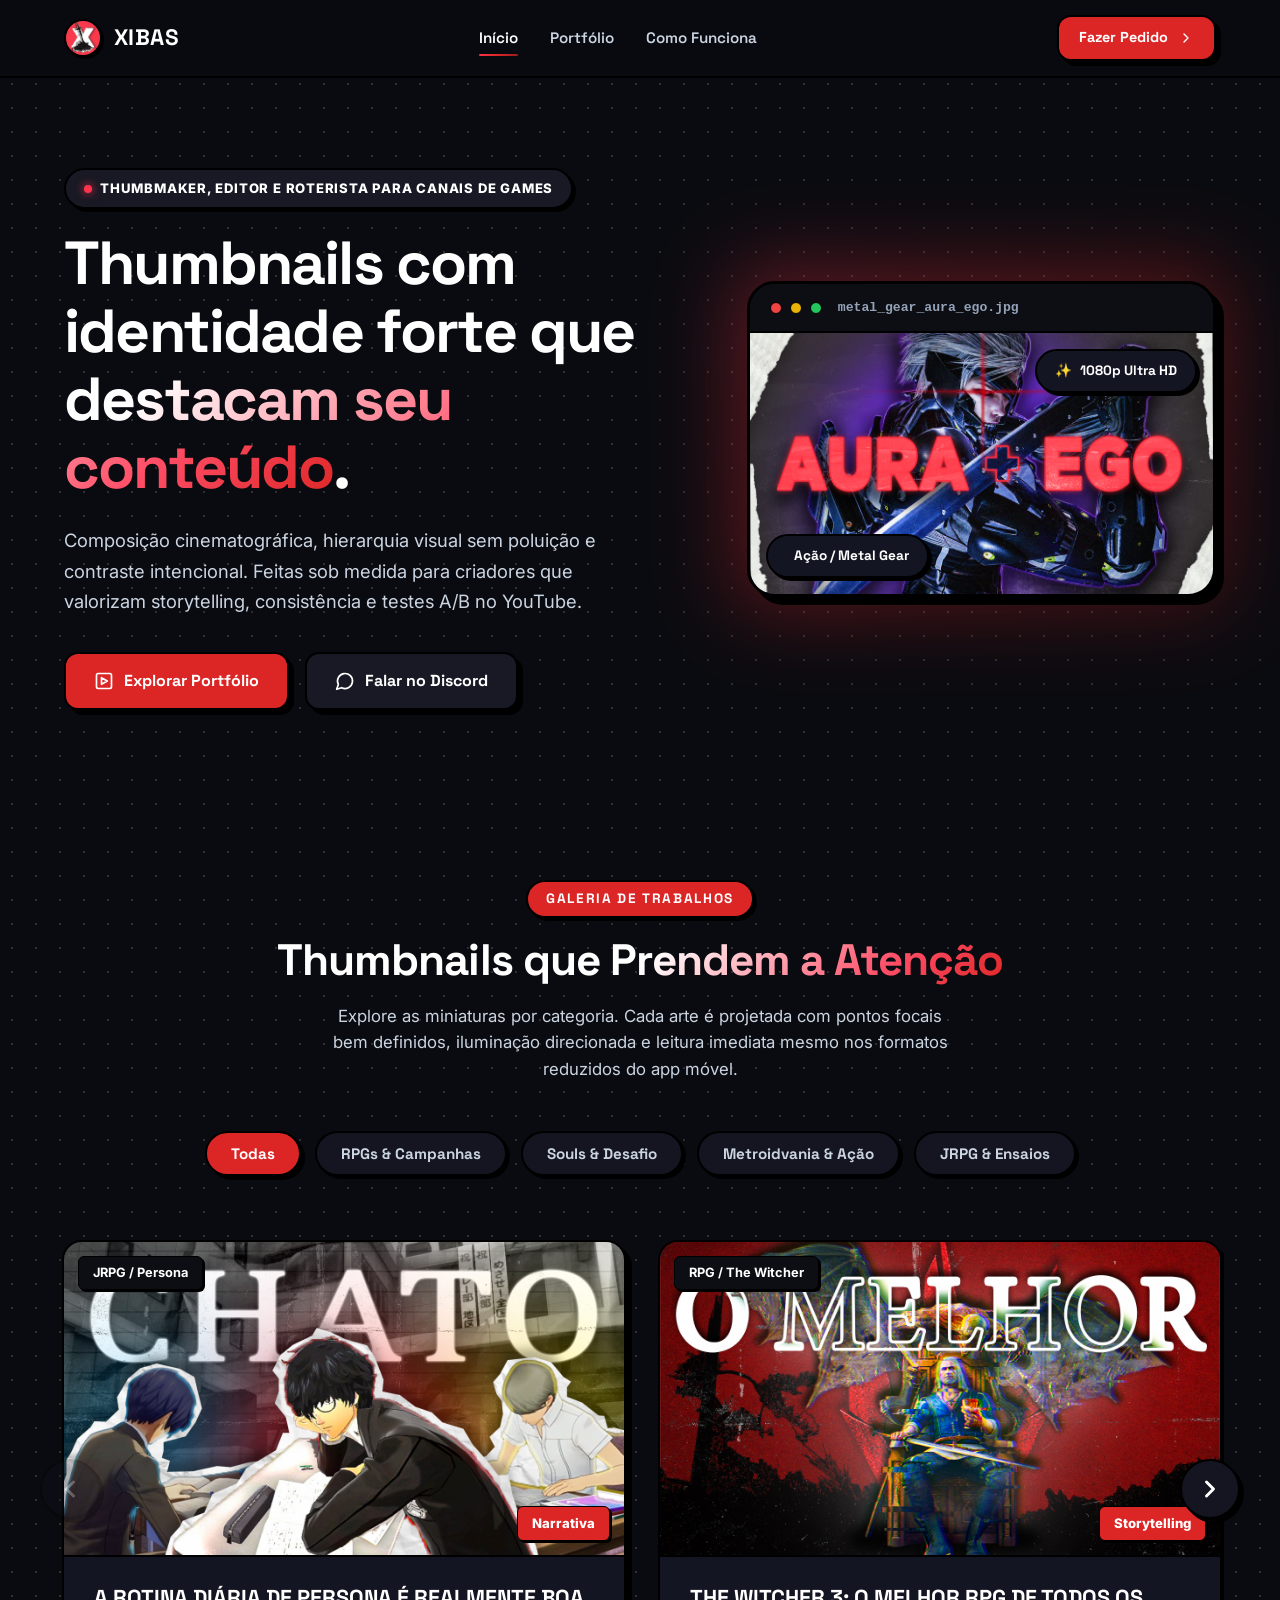
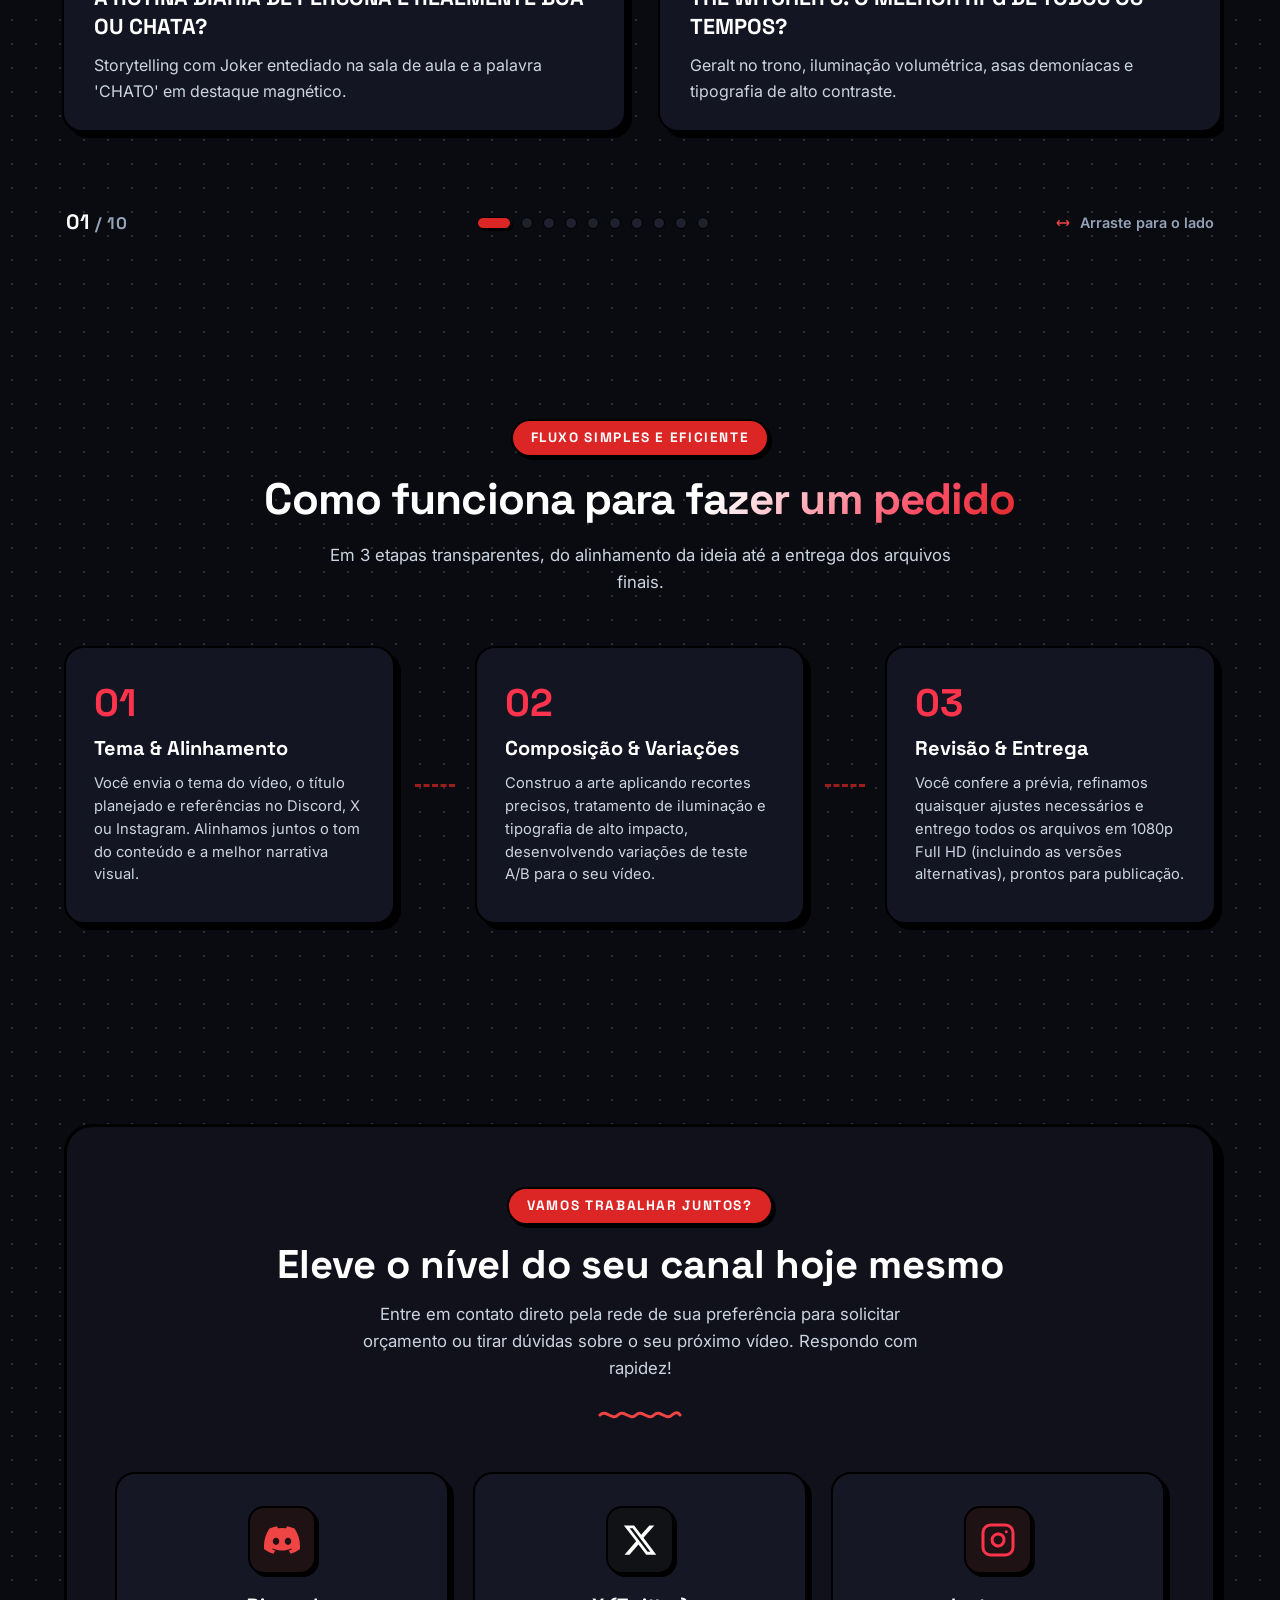
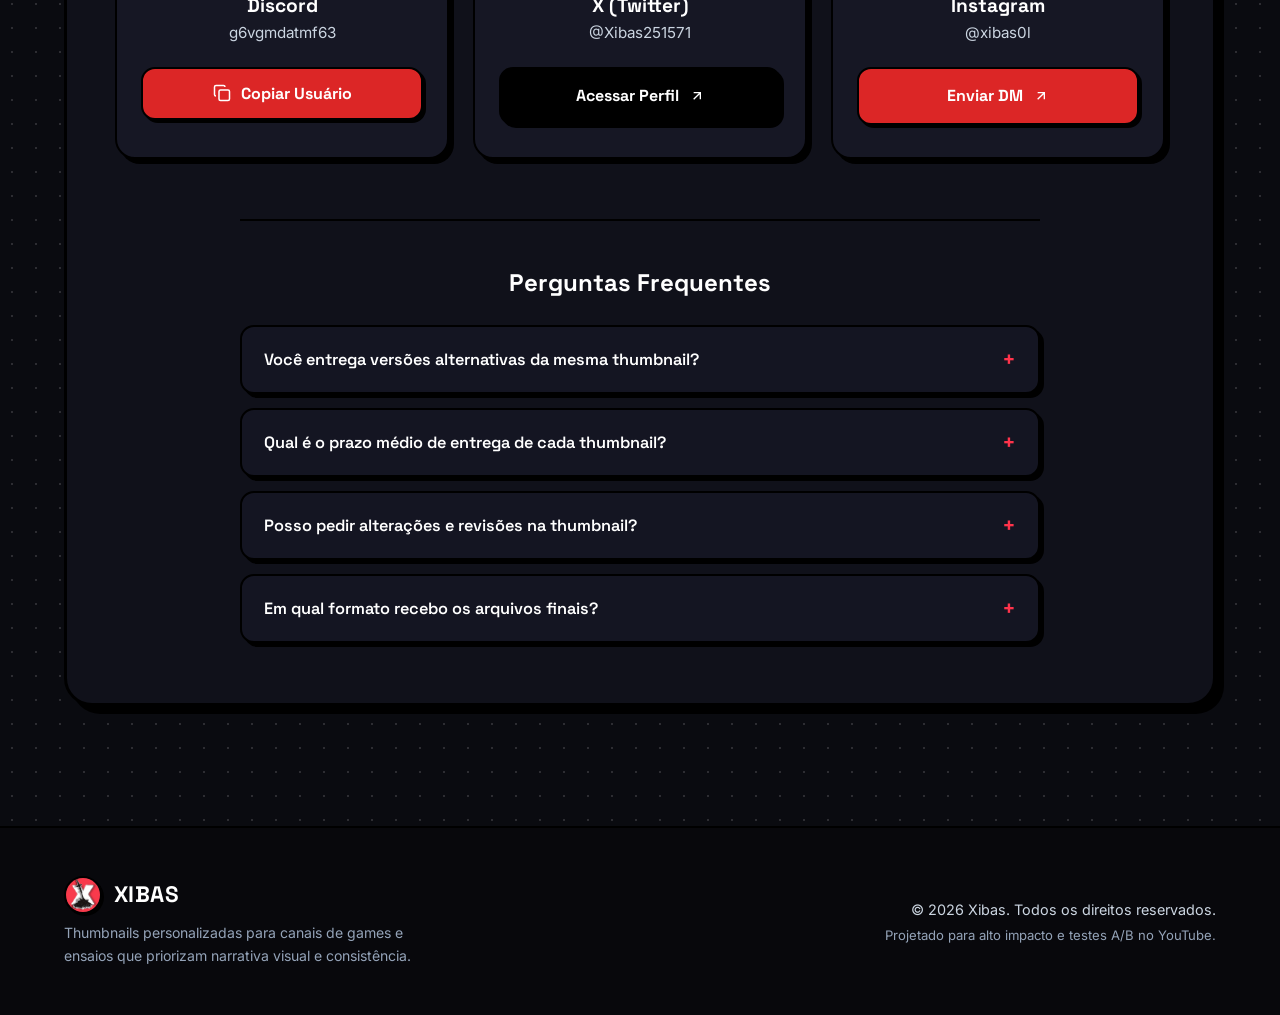
==== commit 179a82b2: "feat: add robots.txt and sitemap.xml for SEO optimization" ====
--- a/index.html
+++ b/index.html
@@ -19,6 +19,10 @@
     <!-- OpenGraph / Discord & Redes Sociais -->
     <meta property="og:type" content="website" />
     <meta
+      property="og:url"
+      content="https://xibas0l.github.io/Portfolio-youtube-Thumb/"
+    />
+    <meta
       property="og:title"
       content="Xibas | Thumbmaker para Canais de Games & Ensaios"
     />
@@ -26,7 +30,10 @@
       property="og:description"
       content="Thumbnails profissionais de alto impacto visual para canais de games e ensaios no YouTube. Composição, contraste e testes A/B."
     />
-    <meta property="og:image" content="assets/images/thumb_user_10.jpg" />
+    <meta
+      property="og:image"
+      content="https://xibas0l.github.io/Portfolio-youtube-Thumb/assets/images/thumb_user_10.jpg"
+    />
     <meta name="twitter:card" content="summary_large_image" />
     <meta
       name="twitter:title"
@@ -35,6 +42,11 @@
     <meta
       name="twitter:description"
       content="Thumbnails profissionais de alto impacto para canais de games e ensaios no YouTube."
+    />
+
+    <link
+      rel="canonical"
+      href="https://xibas0l.github.io/Portfolio-youtube-Thumb/"
     />
 
     <!-- Google Fonts: Space Grotesk & Inter -->
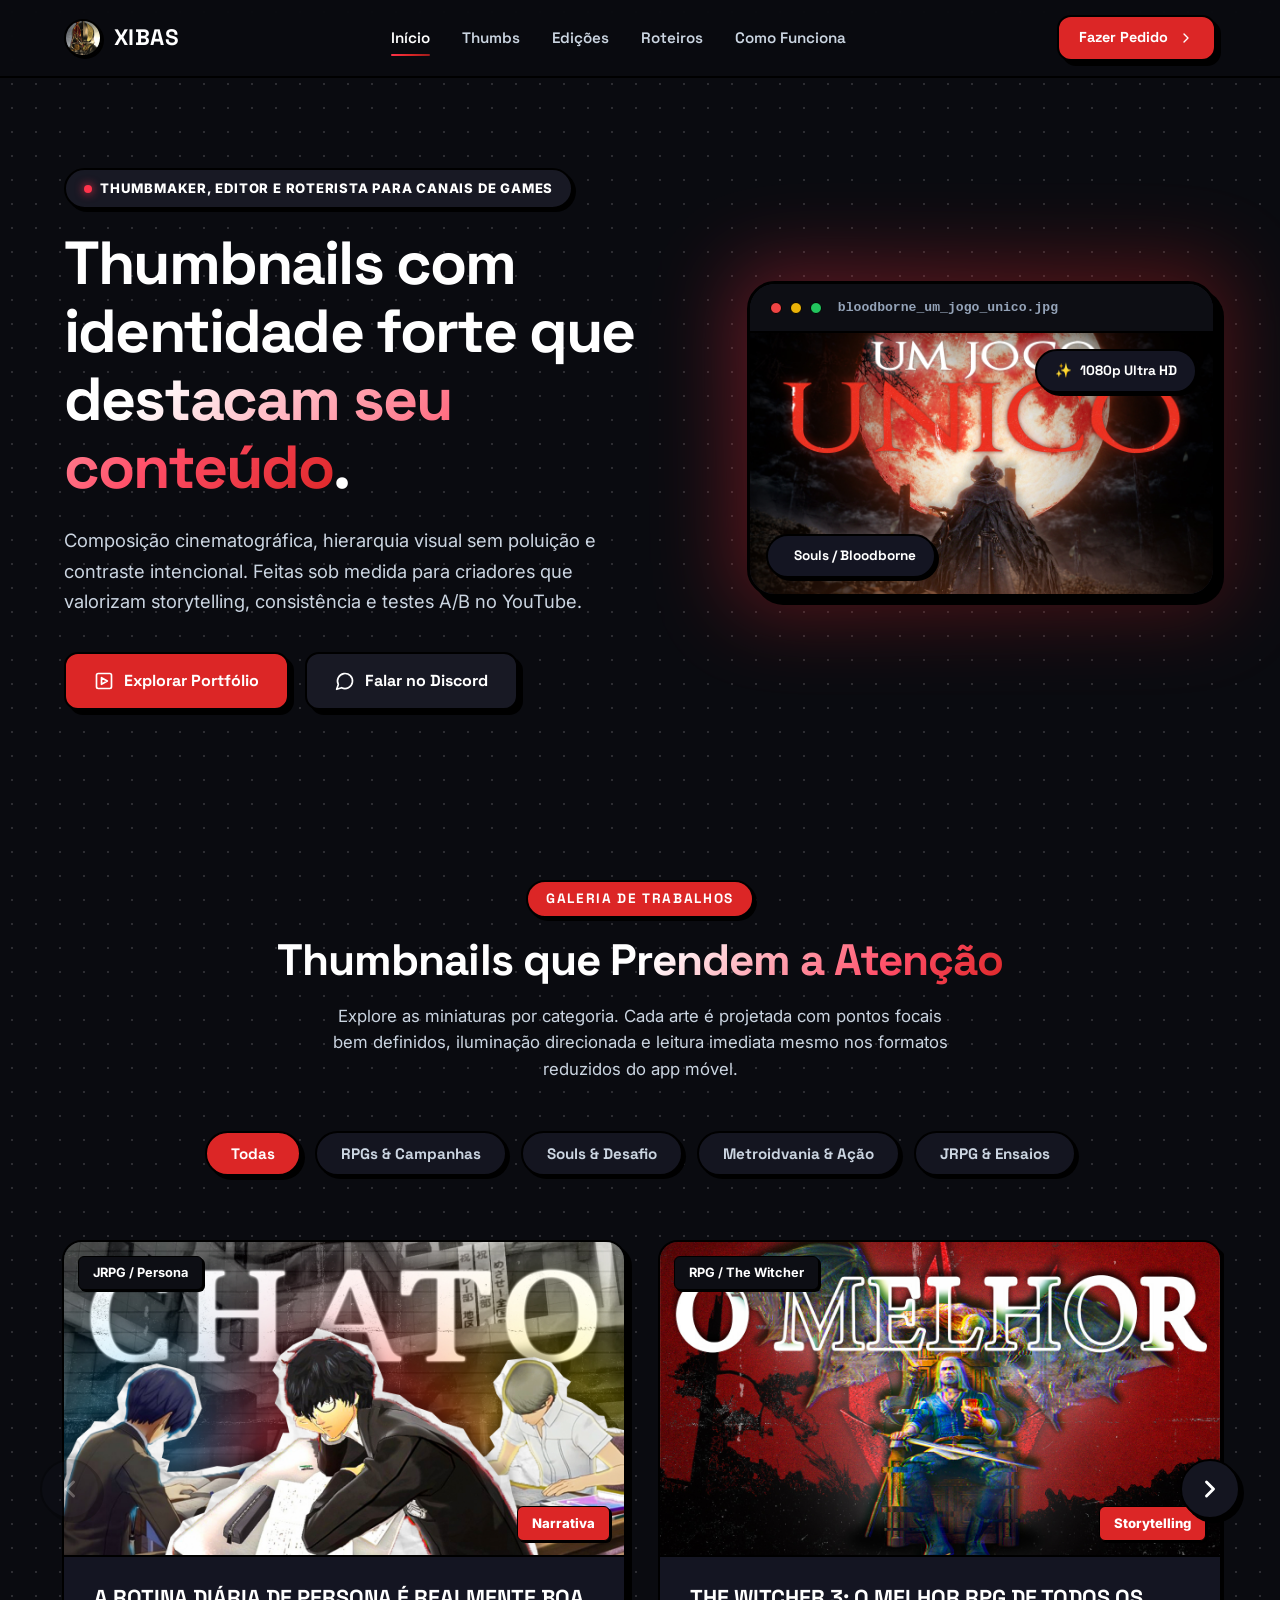
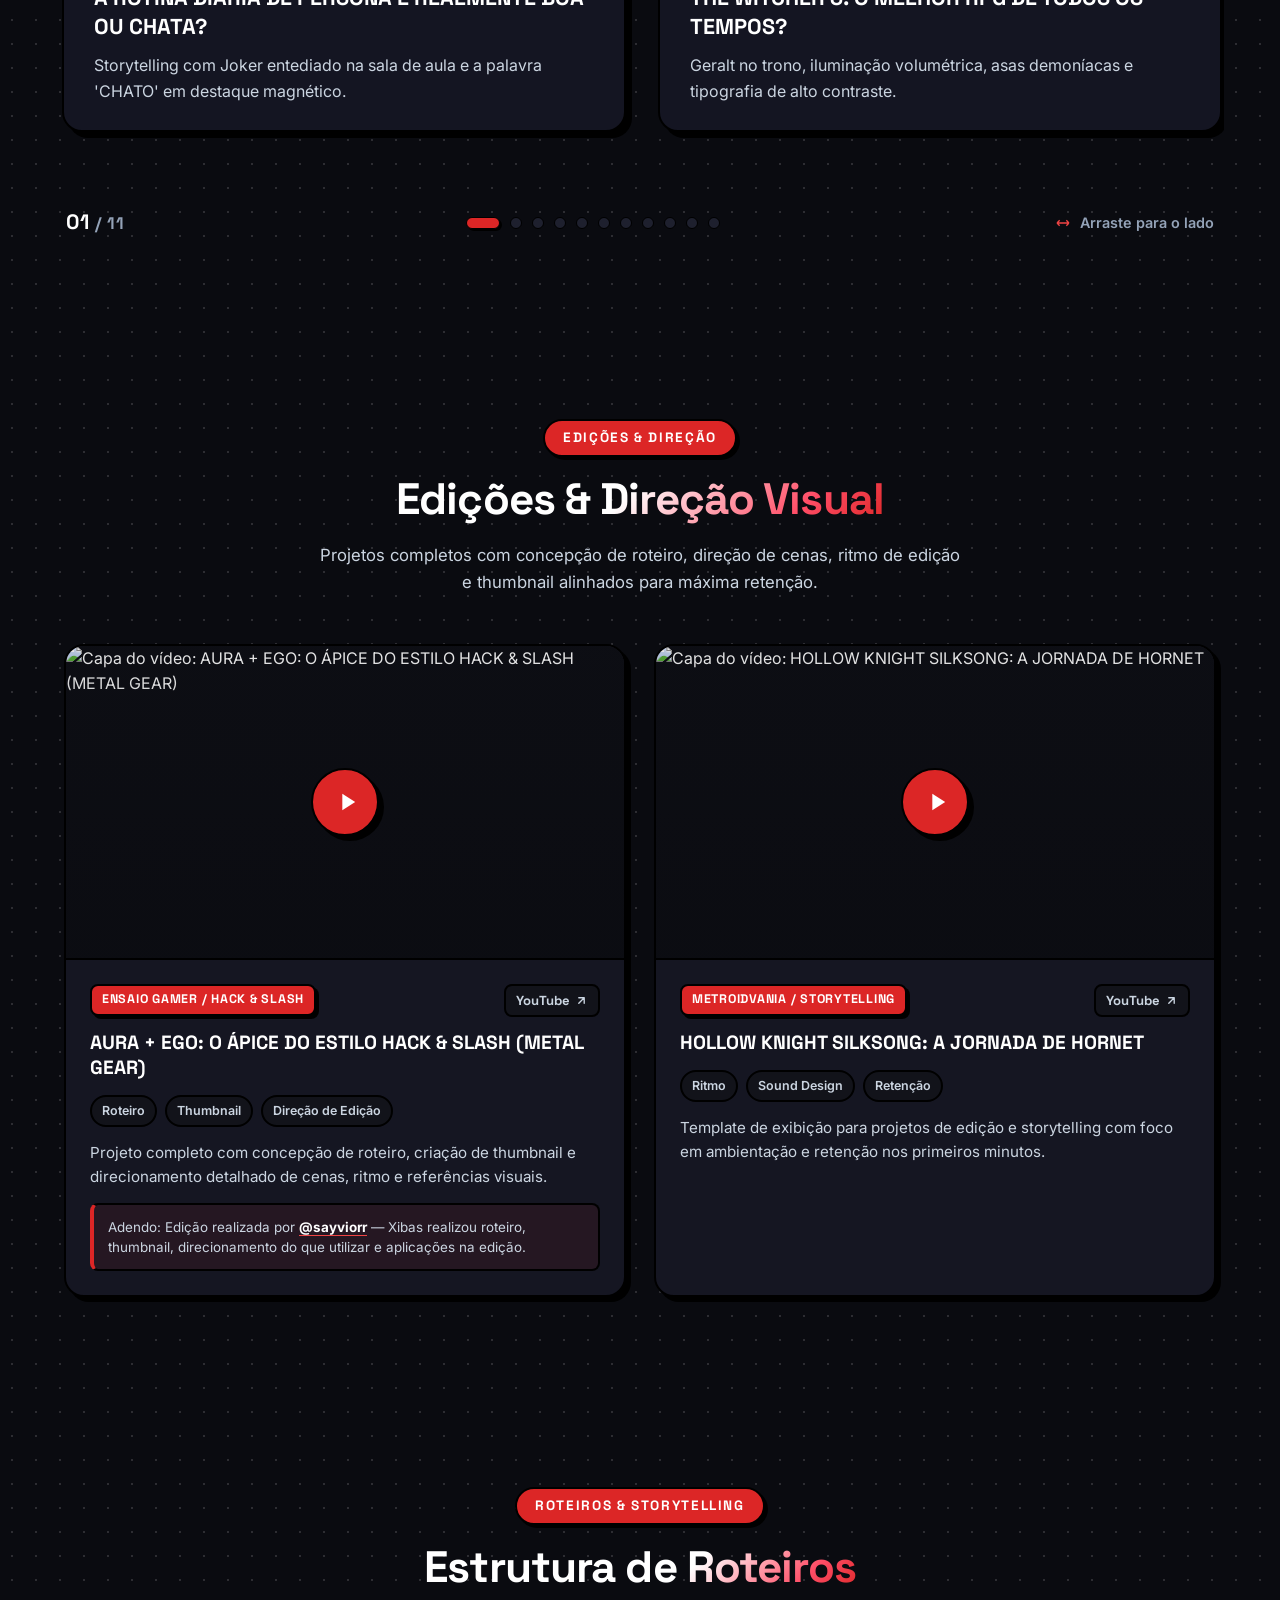
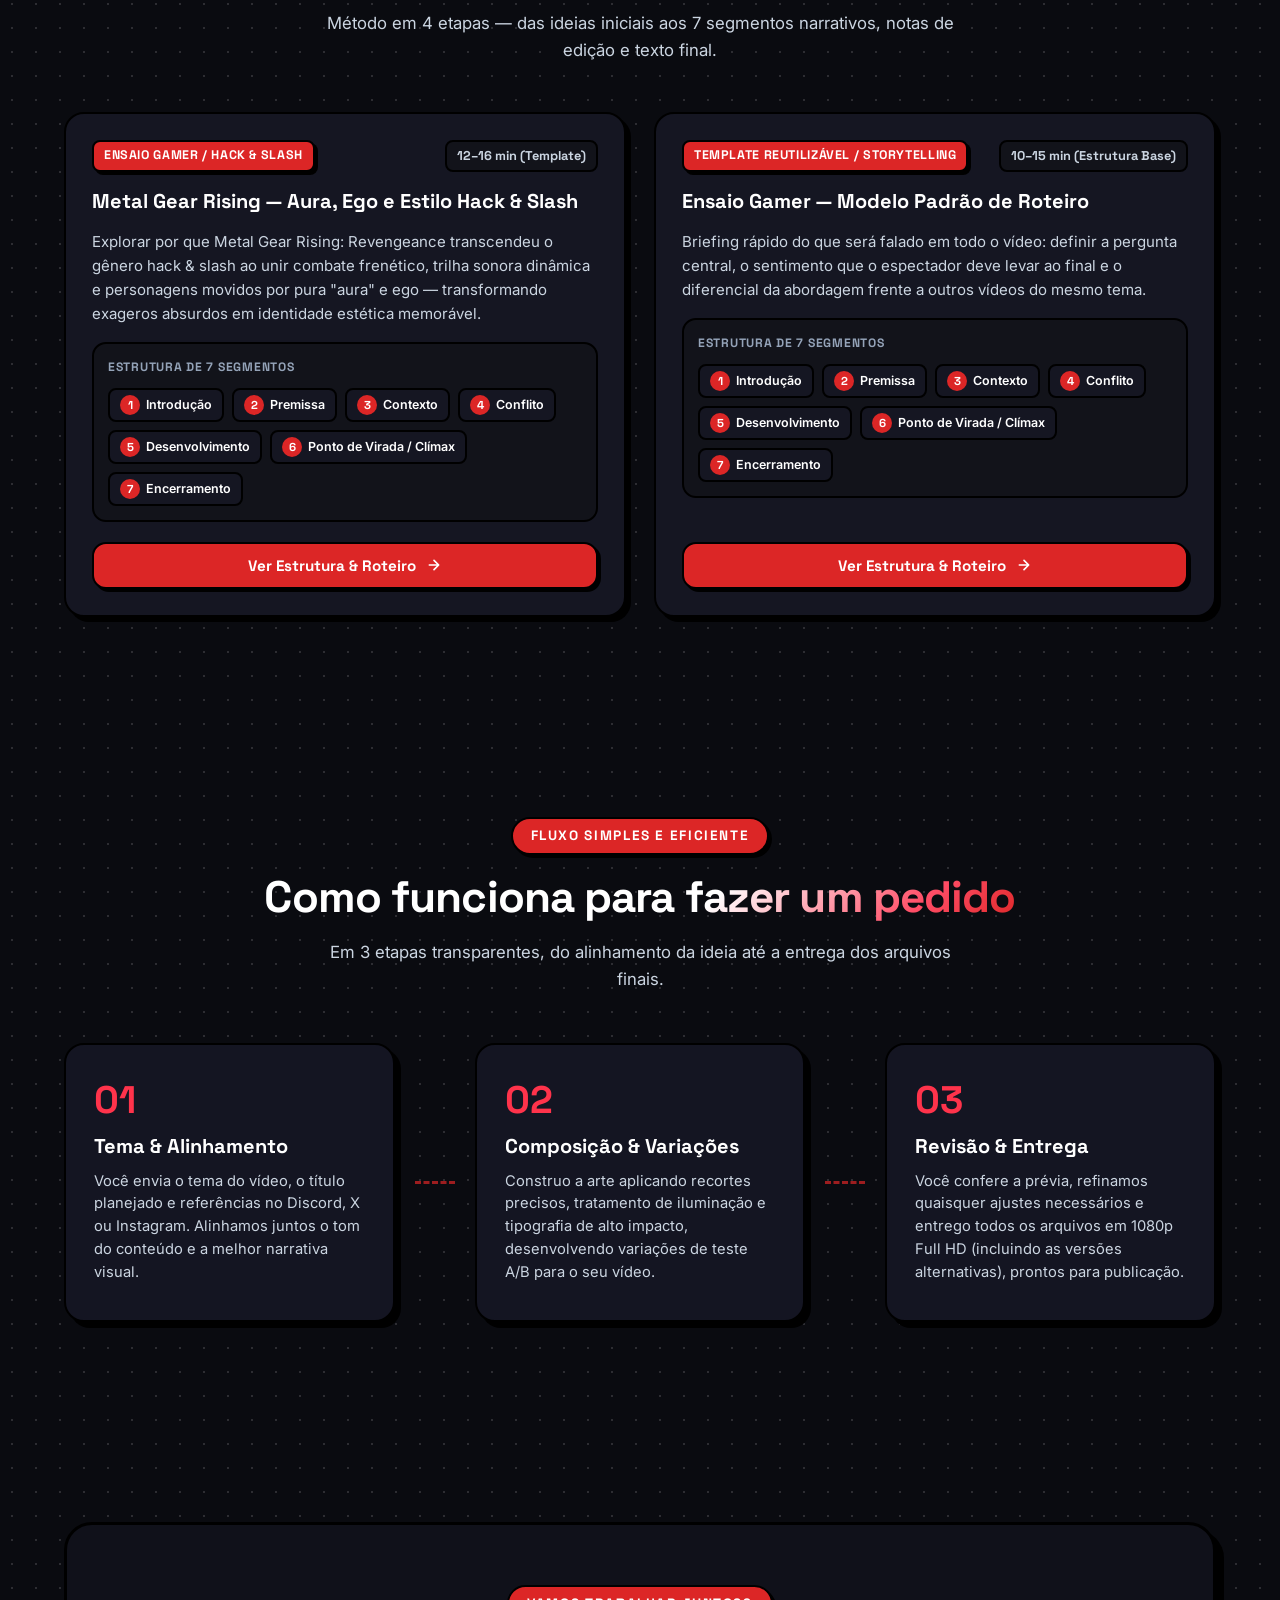
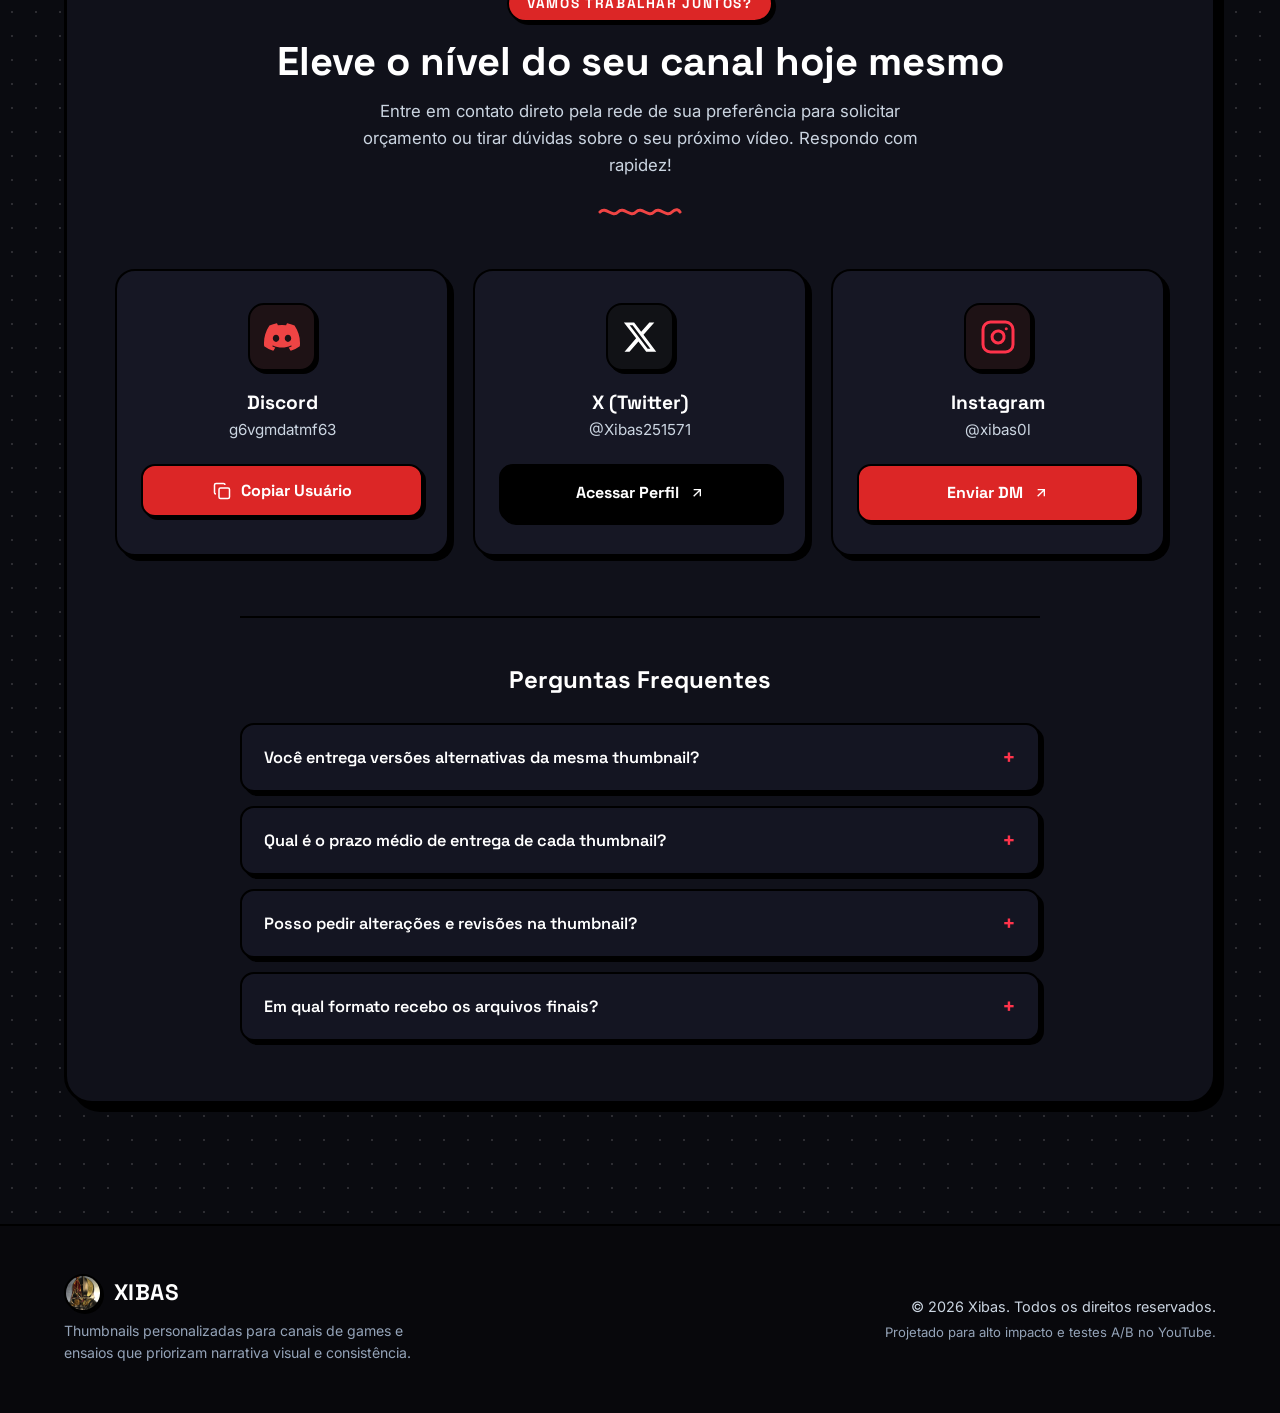
==== commit 5e03fb95: "feat: add hero showcase and thumbs section with dynamic rendering - Implemented hero showcase with r" ====
--- a/index.html
+++ b/index.html
@@ -34,6 +34,7 @@
       property="og:image"
       content="https://xibas0l.github.io/Portfolio-youtube-Thumb/assets/images/thumb_user_10.jpg"
     />
+    <meta property="og:site_name" content="Xibas Portfólio" />
     <meta name="twitter:card" content="summary_large_image" />
     <meta
       name="twitter:title"
@@ -62,6 +63,23 @@
 
     <!-- Favicon Oficial XIBAS -->
     <link rel="icon" type="image/png" href="assets/images/logo.png" />
+
+    <!-- Dados Estruturados (JSON-LD) -->
+    <script type="application/ld+json">
+      {
+        "@context": "https://schema.org",
+        "@type": ["Person", "ProfessionalService"],
+        "name": "Xibas",
+        "alternateName": "XIBAS",
+        "jobTitle": "Thumbmaker, Editor de Vídeo e Roterista",
+        "url": "https://xibas0l.github.io/Portfolio-youtube-Thumb/",
+        "sameAs": [
+          "https://x.com/Xibas251571",
+          "https://www.instagram.com/xibas0l/"
+        ],
+        "description": "Portfólio de Xibas, thumbmaker, editor de vídeo e roterista especializado em canais de games e ensaios em vídeo para o YouTube."
+      }
+    </script>
   </head>
   <body>
     <!-- Background Animated Gradients -->
@@ -88,8 +106,10 @@
 
         <nav class="nav-menu" id="navMenu">
           <a href="#hero" class="nav-link active">Início</a>
-          <a href="#portfolio" class="nav-link">Portfólio</a>
-          <a href="#processo" class="nav-link">Como Funciona</a>
+          <a href="#thumbs" class="nav-link">Thumbs</a>
+          <a href="#edicoes" class="nav-link">Edições</a>
+          <a href="#roteiros" class="nav-link">Roteiros</a>
+          <a href="#como-funciona" class="nav-link">Como Funciona</a>
           <a href="#contato" class="nav-link nav-cta-mobile">Fazer Pedido</a>
         </nav>
 
@@ -140,7 +160,7 @@
             </p>
 
             <div class="hero-cta-group">
-              <a href="#portfolio" class="btn btn-primary btn-glow">
+              <a href="#thumbs" class="btn btn-primary btn-glow">
                 <svg
                   width="20"
                   height="20"
@@ -208,7 +228,7 @@
       </section>
 
       <!-- Portfolio Section -->
-      <section class="portfolio-section" id="portfolio">
+      <section class="portfolio-section" id="thumbs">
         <div class="container">
           <div class="section-header text-center">
             <span class="section-badge">GALERIA DE TRABALHOS</span>
@@ -266,500 +286,7 @@
 
             <!-- Viewport do Carrossel -->
             <div class="carousel-viewport" id="carouselViewport">
-              <div class="carousel-track" id="portfolioTrack">
-                <!-- Card 7 - Persona -->
-                <div
-                  class="thumb-card carousel-slide"
-                  data-category="ensaios"
-                  data-id="7"
-                  data-video="https://youtu.be/sBpEwh5hg1w?si=Q7wXCgy4RSmvRRPR"
-                >
-                  <div class="thumb-media">
-                    <img
-                      src="assets/images/thumb_user_8.jpg"
-                      alt="Thumbnail Persona Chato"
-                      loading="lazy"
-                    />
-                    <div class="thumb-overlay">
-                      <button
-                        class="btn-inspect"
-                        aria-label="Ver em tela cheia"
-                      >
-                        <svg
-                          width="22"
-                          height="22"
-                          viewBox="0 0 24 24"
-                          fill="none"
-                          stroke="currentColor"
-                          stroke-width="2"
-                        >
-                          <path d="M15 3h6v6M9 21H3v-6M21 3l-7 7M3 21l7-7" />
-                        </svg>
-                        <span>Expandir</span>
-                      </button>
-                    </div>
-                    <div class="thumb-tag">JRPG / Persona</div>
-                    <div class="thumb-ctr-tag">Narrativa</div>
-                  </div>
-                  <div class="thumb-info">
-                    <h3 class="thumb-title">
-                      A ROTINA DIÁRIA DE PERSONA É REALMENTE BOA OU CHATA?
-                    </h3>
-                    <p class="thumb-desc">
-                      Storytelling com Joker entediado na sala de aula e a
-                      palavra 'CHATO' em destaque magnético.
-                    </p>
-                  </div>
-                </div>
-
-                <!-- Card 1 - The Witcher 3 -->
-                <div
-                  class="thumb-card carousel-slide"
-                  data-category="rpg"
-                  data-id="1"
-                >
-                  <div class="thumb-media">
-                    <img
-                      src="assets/images/thumb_user_6.jpg"
-                      alt="Thumbnail The Witcher 3 O Melhor"
-                      loading="lazy"
-                    />
-                    <div class="thumb-overlay">
-                      <button
-                        class="btn-inspect"
-                        aria-label="Ver em tela cheia"
-                      >
-                        <svg
-                          width="22"
-                          height="22"
-                          viewBox="0 0 24 24"
-                          fill="none"
-                          stroke="currentColor"
-                          stroke-width="2"
-                        >
-                          <path d="M15 3h6v6M9 21H3v-6M21 3l-7 7M3 21l7-7" />
-                        </svg>
-                        <span>Expandir</span>
-                      </button>
-                    </div>
-                    <div class="thumb-tag">RPG / The Witcher</div>
-                    <div class="thumb-ctr-tag">Storytelling</div>
-                  </div>
-                  <div class="thumb-info">
-                    <h3 class="thumb-title">
-                      THE WITCHER 3: O MELHOR RPG DE TODOS OS TEMPOS?
-                    </h3>
-                    <p class="thumb-desc">
-                      Geralt no trono, iluminação volumétrica, asas demoníacas e
-                      tipografia de alto contraste.
-                    </p>
-                  </div>
-                </div>
-
-                <!-- Card 11 - Hollow Knight: Silksong -->
-                <div
-                  class="thumb-card carousel-slide"
-                  data-category="metroidvania"
-                  data-id="11"
-                  data-video="https://youtu.be/5vLs_Jh3LYk?si=-9TEC4jBI0ab_jda"
-                >
-                  <div class="thumb-media">
-                    <img
-                      src="assets/images/thumb_user_11.jpg"
-                      alt="Thumbnail Hollow Knight Silksong Jornada"
-                      loading="lazy"
-                    />
-                    <div class="thumb-overlay">
-                      <button
-                        class="btn-inspect"
-                        aria-label="Ver em tela cheia"
-                      >
-                        <svg
-                          width="22"
-                          height="22"
-                          viewBox="0 0 24 24"
-                          fill="none"
-                          stroke="currentColor"
-                          stroke-width="2"
-                        >
-                          <path d="M15 3h6v6M9 21H3v-6M21 3l-7 7M3 21l7-7" />
-                        </svg>
-                        <span>Expandir</span>
-                      </button>
-                    </div>
-                    <div class="thumb-tag">Metroidvania / Silksong</div>
-                    <div class="thumb-ctr-tag">Storytelling</div>
-                  </div>
-                  <div class="thumb-info">
-                    <h3 class="thumb-title">
-                      HOLLOW KNIGHT SILKSONG: A JORNADA DE HORNET
-                    </h3>
-                    <p class="thumb-desc">
-                      Hornet em destaque recortado sobre a cartografia do reino,
-                      iluminação dramática e palavra 'JORNADA' em tipografia
-                      vermelha de alto contraste.
-                    </p>
-                  </div>
-                </div>
-
-                <!-- Card 10 - Bloodborne -->
-                <div
-                  class="thumb-card carousel-slide"
-                  data-category="souls"
-                  data-id="10"
-                >
-                  <div class="thumb-media">
-                    <img
-                      src="assets/images/thumb_user_10.jpg"
-                      alt="Thumbnail Bloodborne Um Jogo Único"
-                      loading="lazy"
-                    />
-                    <div class="thumb-overlay">
-                      <button
-                        class="btn-inspect"
-                        aria-label="Ver em tela cheia"
-                      >
-                        <svg
-                          width="22"
-                          height="22"
-                          viewBox="0 0 24 24"
-                          fill="none"
-                          stroke="currentColor"
-                          stroke-width="2"
-                        >
-                          <path d="M15 3h6v6M9 21H3v-6M21 3l-7 7M3 21l7-7" />
-                        </svg>
-                        <span>Expandir</span>
-                      </button>
-                    </div>
-                    <div class="thumb-tag">Souls / Bloodborne</div>
-                    <div class="thumb-ctr-tag">Hierarquia Visual</div>
-                  </div>
-                  <div class="thumb-info">
-                    <h3 class="thumb-title">
-                      BLOODBORNE: O QUE TORNA ESSE PESADELO UM JOGO TÃO ÚNICO?
-                    </h3>
-                    <p class="thumb-desc">
-                      Caçador solitário em silhueta contra a grandiosa Lua de
-                      Sangue volumétrica, tipografia imponente e atmosfera de
-                      terror gótico.
-                    </p>
-                  </div>
-                </div>
-
-                <!-- Card 2 - Elden Ring -->
-                <div
-                  class="thumb-card carousel-slide"
-                  data-category="souls"
-                  data-id="2"
-                  data-video="https://youtu.be/FQ_VcC_I76o?si=K0FsN7xqz2IlE1v7"
-                >
-                  <div class="thumb-media">
-                    <img
-                      src="assets/images/thumb_user_2.jpg"
-                      alt="Thumbnail Elden Ring Escondido"
-                      loading="lazy"
-                    />
-                    <div class="thumb-overlay">
-                      <button
-                        class="btn-inspect"
-                        aria-label="Ver em tela cheia"
-                      >
-                        <svg
-                          width="22"
-                          height="22"
-                          viewBox="0 0 24 24"
-                          fill="none"
-                          stroke="currentColor"
-                          stroke-width="2"
-                        >
-                          <path d="M15 3h6v6M9 21H3v-6M21 3l-7 7M3 21l7-7" />
-                        </svg>
-                        <span>Expandir</span>
-                      </button>
-                    </div>
-                    <div class="thumb-tag">Souls / Elden Ring</div>
-                    <div class="thumb-ctr-tag">Teste A/B</div>
-                  </div>
-                  <div class="thumb-info">
-                    <h3 class="thumb-title">
-                      O MAIOR SEGREDO ESCONDIDO NO CASULO DE ELDEN RING
-                    </h3>
-                    <p class="thumb-desc">
-                      Efeito de papel rasgado (torn paper) com destaque para
-                      Miquella e palavra-chave chamativa.
-                    </p>
-                  </div>
-                </div>
-
-                <!-- Card 3 - Lies of P / Soulslikes -->
-                <div
-                  class="thumb-card carousel-slide"
-                  data-category="souls"
-                  data-id="3"
-                  data-video="https://youtu.be/wV0SwOkku3Q?si=zlkwqfALfciG5WEK"
-                >
-                  <div class="thumb-media">
-                    <img
-                      src="assets/images/thumb_user_7.jpg"
-                      alt="Thumbnail Lies of P Soulslikes"
-                      loading="lazy"
-                    />
-                    <div class="thumb-overlay">
-                      <button
-                        class="btn-inspect"
-                        aria-label="Ver em tela cheia"
-                      >
-                        <svg
-                          width="22"
-                          height="22"
-                          viewBox="0 0 24 24"
-                          fill="none"
-                          stroke="currentColor"
-                          stroke-width="2"
-                        >
-                          <path d="M15 3h6v6M9 21H3v-6M21 3l-7 7M3 21l7-7" />
-                        </svg>
-                        <span>Expandir</span>
-                      </button>
-                    </div>
-                    <div class="thumb-tag">Souls / Soulslikes</div>
-                    <div class="thumb-ctr-tag">Contraste</div>
-                  </div>
-                  <div class="thumb-info">
-                    <h3 class="thumb-title">
-                      A EVOLUÇÃO E O FUTURO DOS SOULSLIKES MODERNOS
-                    </h3>
-                    <p class="thumb-desc">
-                      Composição em mosaico de espelho quebrado com Pinocchio e
-                      lendários protagonistas.
-                    </p>
-                  </div>
-                </div>
-
-                <!-- Card 4 - Metroidvania -->
-                <div
-                  class="thumb-card carousel-slide"
-                  data-category="metroidvania"
-                  data-id="4"
-                >
-                  <div class="thumb-media">
-                    <img
-                      src="assets/images/thumb_user_3.jpg"
-                      alt="Thumbnail Metroidvania Castlevania Hollow Knight"
-                      loading="lazy"
-                    />
-                    <div class="thumb-overlay">
-                      <button
-                        class="btn-inspect"
-                        aria-label="Ver em tela cheia"
-                      >
-                        <svg
-                          width="22"
-                          height="22"
-                          viewBox="0 0 24 24"
-                          fill="none"
-                          stroke="currentColor"
-                          stroke-width="2"
-                        >
-                          <path d="M15 3h6v6M9 21H3v-6M21 3l-7 7M3 21l7-7" />
-                        </svg>
-                        <span>Expandir</span>
-                      </button>
-                    </div>
-                    <div class="thumb-tag">Metroidvania & Ação</div>
-                    <div class="thumb-ctr-tag">Ponto Focal</div>
-                  </div>
-                  <div class="thumb-info">
-                    <h3 class="thumb-title">
-                      METROIDVANIA: A ERA DE OURO DO GÊNERO NA INDÚSTRIA
-                    </h3>
-                    <p class="thumb-desc">
-                      Espada central com Samus, Alucard, Hollow Knight e
-                      Blasphemous em equilíbrio visual.
-                    </p>
-                  </div>
-                </div>
-
-                <!-- Card 5 - Dark Souls -->
-                <div
-                  class="thumb-card carousel-slide"
-                  data-category="souls"
-                  data-id="5"
-                  data-video="https://youtu.be/AHif02zPkR8?si=x0uV5USz8r3-mOqS"
-                >
-                  <div class="thumb-media">
-                    <img
-                      src="assets/images/thumb_user_4.jpg"
-                      alt="Thumbnail Dark Souls Desastre"
-                      loading="lazy"
-                    />
-                    <div class="thumb-overlay">
-                      <button
-                        class="btn-inspect"
-                        aria-label="Ver em tela cheia"
-                      >
-                        <svg
-                          width="22"
-                          height="22"
-                          viewBox="0 0 24 24"
-                          fill="none"
-                          stroke="currentColor"
-                          stroke-width="2"
-                        >
-                          <path d="M15 3h6v6M9 21H3v-6M21 3l-7 7M3 21l7-7" />
-                        </svg>
-                        <span>Expandir</span>
-                      </button>
-                    </div>
-                    <div class="thumb-tag">Souls / Dark Souls</div>
-                    <div class="thumb-ctr-tag">Iluminação</div>
-                  </div>
-                  <div class="thumb-info">
-                    <h3 class="thumb-title">
-                      POR QUE ESSE CHEFE FOI UM VERDADEIRO DESASTRE?
-                    </h3>
-                    <p class="thumb-desc">
-                      Silhueta imponente do Black Knight em primeiro plano
-                      ladeado por Ornstein, Smough e Gwyn.
-                    </p>
-                  </div>
-                </div>
-
-                <!-- Card 6 - Final Fantasy XV Chamas -->
-                <div
-                  class="thumb-card carousel-slide"
-                  data-category="rpg"
-                  data-id="6"
-                >
-                  <div class="thumb-media">
-                    <img
-                      src="assets/images/thumb_user_5.jpg"
-                      alt="Thumbnail Final Fantasy XV Brasas"
-                      loading="lazy"
-                    />
-                    <div class="thumb-overlay">
-                      <button
-                        class="btn-inspect"
-                        aria-label="Ver em tela cheia"
-                      >
-                        <svg
-                          width="22"
-                          height="22"
-                          viewBox="0 0 24 24"
-                          fill="none"
-                          stroke="currentColor"
-                          stroke-width="2"
-                        >
-                          <path d="M15 3h6v6M9 21H3v-6M21 3l-7 7M3 21l7-7" />
-                        </svg>
-                        <span>Expandir</span>
-                      </button>
-                    </div>
-                    <div class="thumb-tag">RPG / Final Fantasy XV</div>
-                    <div class="thumb-ctr-tag">Composição</div>
-                  </div>
-                  <div class="thumb-info">
-                    <h3 class="thumb-title">
-                      FINAL FANTASY XV: A VERDADE SOMBRIA DA JORNADA
-                    </h3>
-                    <p class="thumb-desc">
-                      Moldura em chamas ardentes com partículas de brasas e
-                      recortes dos guardiões de Noctis.
-                    </p>
-                  </div>
-                </div>
-
-                <!-- Card 8 - Dark Souls: O Primeiro -->
-                <div
-                  class="thumb-card carousel-slide"
-                  data-category="souls"
-                  data-id="8"
-                  data-video="https://youtu.be/uctMdg7ekAY?si=7ibjLMVAc-G4bmA8"
-                >
-                  <div class="thumb-media">
-                    <img
-                      src="assets/images/thumb_user_1.jpg"
-                      alt="Thumbnail Dark Souls O Primeiro Chefe"
-                      loading="lazy"
-                    />
-                    <div class="thumb-overlay">
-                      <button
-                        class="btn-inspect"
-                        aria-label="Ver em tela cheia"
-                      >
-                        <svg
-                          width="22"
-                          height="22"
-                          viewBox="0 0 24 24"
-                          fill="none"
-                          stroke="currentColor"
-                          stroke-width="2"
-                        >
-                          <path d="M15 3h6v6M9 21H3v-6M21 3l-7 7M3 21l7-7" />
-                        </svg>
-                        <span>Expandir</span>
-                      </button>
-                    </div>
-                    <div class="thumb-tag">Souls / Dark Souls</div>
-                    <div class="thumb-ctr-tag">Tipografia</div>
-                  </div>
-                  <div class="thumb-info">
-                    <h3 class="thumb-title">
-                      QUAL É O PRIMEIRO CHEFE MAIS DIFÍCIL DOS SOULS?
-                    </h3>
-                    <p class="thumb-desc">
-                      Composição em três atos com Asylum Demon, Iudex Gundyr e o
-                      impacto da tipografia 'O PRIMEIRO'.
-                    </p>
-                  </div>
-                </div>
-
-                <!-- Card 9 - Metal Gear Rising / Hack and Slash -->
-                <div
-                  class="thumb-card carousel-slide"
-                  data-category="metroidvania"
-                  data-id="9"
-                >
-                  <div class="thumb-media">
-                    <img
-                      src="assets/images/thumb_user_9.jpg"
-                      alt="Thumbnail Metal Gear Rising Aura e Ego"
-                      loading="lazy"
-                    />
-                    <div class="thumb-overlay">
-                      <button
-                        class="btn-inspect"
-                        aria-label="Ver em tela cheia"
-                      >
-                        <svg
-                          width="22"
-                          height="22"
-                          viewBox="0 0 24 24"
-                          fill="none"
-                          stroke="currentColor"
-                          stroke-width="2"
-                        >
-                          <path d="M15 3h6v6M9 21H3v-6M21 3l-7 7M3 21l7-7" />
-                        </svg>
-                        <span>Expandir</span>
-                      </button>
-                    </div>
-                    <div class="thumb-tag">Ação / Metal Gear Rising</div>
-                    <div class="thumb-ctr-tag">Ponto Focal</div>
-                  </div>
-                  <div class="thumb-info">
-                    <h3 class="thumb-title">
-                      AURA + EGO: O ÁPICE DO ESTILO HACK & SLASH
-                    </h3>
-                    <p class="thumb-desc">
-                      Raiden em pose de corte dinâmico, brilho de lente nos
-                      olhos cibernéticos e tipografia vermelha de alto contraste
-                      com borda rasgada.
-                    </p>
-                  </div>
-                </div>
-              </div>
+              <div class="carousel-track" id="portfolioTrack"></div>
             </div>
 
             <!-- Botão Próximo -->
@@ -812,8 +339,42 @@
         </div>
       </section>
 
+      <!-- Seção de Edições de Vídeo -->
+      <section class="videos-section" id="edicoes">
+        <div class="container">
+          <div class="section-header text-center">
+            <span class="section-badge">EDIÇÕES &amp; DIREÇÃO</span>
+            <h2 class="section-title">
+              Edições &amp; <span class="gradient-text">Direção Visual</span>
+            </h2>
+            <p class="section-subtitle">
+              Projetos completos com concepção de roteiro, direção de cenas,
+              ritmo de edição e thumbnail alinhados para máxima retenção.
+            </p>
+          </div>
+          <div class="videos-grid" id="videosGrid"></div>
+        </div>
+      </section>
+
+      <!-- Seção de Roteiros & Storytelling -->
+      <section class="scripts-section" id="roteiros">
+        <div class="container">
+          <div class="section-header text-center">
+            <span class="section-badge">ROTEIROS &amp; STORYTELLING</span>
+            <h2 class="section-title">
+              Estrutura de <span class="gradient-text">Roteiros</span>
+            </h2>
+            <p class="section-subtitle">
+              Método em 4 etapas — das ideias iniciais aos 7 segmentos
+              narrativos, notas de edição e texto final.
+            </p>
+          </div>
+          <div class="scripts-grid" id="scriptsGrid"></div>
+        </div>
+      </section>
+
       <!-- Como Funciona / Processo -->
-      <section class="process-section" id="processo">
+      <section class="process-section" id="como-funciona">
         <div class="container">
           <div class="section-header text-center">
             <span class="section-badge">FLUXO SIMPLES E EFICIENTE</span>
@@ -1203,6 +764,26 @@
       </div>
     </div>
 
+    <!-- Script Structure Modal -->
+    <div
+      class="lightbox-modal script-modal"
+      id="scriptModal"
+      role="dialog"
+      aria-hidden="true"
+    >
+      <div class="lightbox-backdrop" id="scriptModalBackdrop"></div>
+      <div class="lightbox-content script-modal-content">
+        <button
+          class="lightbox-close"
+          id="scriptModalClose"
+          aria-label="Fechar estrutura do roteiro"
+        >
+          &times;
+        </button>
+        <div class="script-modal-body" id="scriptModalBody"></div>
+      </div>
+    </div>
+
     <!-- Toast Notification (Cópia do Discord) -->
     <div class="toast-notification" id="toastNotification">
       <span class="toast-icon">✓</span>
@@ -1210,6 +791,6 @@
     </div>
 
     <!-- Scripts -->
-    <script src="js/main.js"></script>
+    <script type="module" src="./src/main.js"></script>
   </body>
 </html>
--- a/css/style.css
+++ b/css/style.css
@@ -1826,4 +1826,614 @@
   .footer-right {
     text-align: center;
   }
-}+}
+
+
+/* --------------------------------------------------------------------------
+   14. Seção de Edições de Vídeo (#edicoes) & YouTube Facade
+   -------------------------------------------------------------------------- */
+.videos-section {
+  padding: 100px 0;
+  position: relative;
+}
+
+.videos-grid {
+  display: grid;
+  grid-template-columns: repeat(2, minmax(0, 1fr));
+  gap: 28px;
+}
+
+.video-card {
+  background: var(--bg-card);
+  border: var(--border-brutal);
+  border-radius: var(--radius-lg);
+  box-shadow: var(--shadow-brutal);
+  overflow: hidden;
+  display: flex;
+  flex-direction: column;
+  transition: transform var(--transition-smooth), box-shadow var(--transition-smooth), border-color var(--transition-smooth);
+}
+
+.video-card:hover {
+  transform: translate(-3px, -3px);
+  box-shadow: var(--shadow-brutal-lg);
+  border-color: var(--accent-red-deep);
+}
+
+.video-facade {
+  position: relative;
+  width: 100%;
+  aspect-ratio: 16 / 9;
+  background: #0d0e14;
+  border-bottom: var(--border-brutal);
+  overflow: hidden;
+  cursor: pointer;
+}
+
+.video-facade.is-playing {
+  cursor: default;
+}
+
+.video-facade-thumb {
+  width: 100%;
+  height: 100%;
+  object-fit: cover;
+  display: block;
+  transition: transform var(--transition-smooth), filter var(--transition-smooth);
+}
+
+.video-facade:hover .video-facade-thumb {
+  transform: scale(1.03);
+  filter: brightness(0.85);
+}
+
+.video-facade-overlay {
+  position: absolute;
+  inset: 0;
+  background: linear-gradient(180deg, rgba(10, 11, 16, 0.1) 0%, rgba(10, 11, 16, 0.55) 100%);
+  pointer-events: none;
+  transition: opacity var(--transition-fast);
+}
+
+.video-facade:hover .video-facade-overlay {
+  opacity: 0.85;
+}
+
+.video-play-btn {
+  position: absolute;
+  top: 50%;
+  left: 50%;
+  transform: translate(-50%, -50%);
+  width: 68px;
+  height: 68px;
+  border-radius: 50%;
+  background: var(--accent-red-deep);
+  color: var(--accent-white);
+  border: var(--border-brutal);
+  box-shadow: var(--shadow-brutal);
+  display: flex;
+  align-items: center;
+  justify-content: center;
+  cursor: pointer;
+  transition: transform var(--transition-bounce), background var(--transition-fast), box-shadow var(--transition-fast);
+}
+
+.video-play-btn svg {
+  margin-left: 3px;
+}
+
+.video-facade:hover .video-play-btn,
+.video-play-btn:hover {
+  transform: translate(-50%, -50%) scale(1.1);
+  background: var(--accent-red-bright);
+  box-shadow: 6px 6px 0px #000000;
+}
+
+.video-facade iframe {
+  width: 100%;
+  height: 100%;
+  display: block;
+  border: 0;
+}
+
+.video-card-body {
+  padding: 24px;
+  display: flex;
+  flex-direction: column;
+  gap: 14px;
+  flex: 1;
+}
+
+.video-card-meta {
+  display: flex;
+  align-items: center;
+  justify-content: space-between;
+  gap: 12px;
+  flex-wrap: wrap;
+}
+
+.video-niche {
+  font-family: var(--font-heading);
+  font-size: 0.78rem;
+  font-weight: 700;
+  text-transform: uppercase;
+  letter-spacing: 0.06em;
+  color: var(--accent-white);
+  background: var(--accent-red-deep);
+  border: var(--border-brutal-sm);
+  box-shadow: var(--shadow-brutal-sm);
+  padding: 4px 10px;
+  border-radius: var(--radius-sm);
+}
+
+.video-external-link {
+  display: inline-flex;
+  align-items: center;
+  gap: 5px;
+  font-family: var(--font-heading);
+  font-size: 0.82rem;
+  font-weight: 700;
+  color: var(--text-muted);
+  text-decoration: none;
+  padding: 4px 10px;
+  border-radius: var(--radius-sm);
+  border: var(--border-brutal-sm);
+  background: var(--bg-secondary);
+  transition: color var(--transition-fast), border-color var(--transition-fast), transform var(--transition-fast);
+}
+
+.video-external-link:hover {
+  color: var(--accent-white);
+  border-color: var(--accent-red);
+  transform: translate(-1px, -1px);
+}
+
+.video-title {
+  font-family: var(--font-heading);
+  font-size: 1.2rem;
+  font-weight: 800;
+  line-height: 1.3;
+  color: var(--text-main);
+}
+
+.video-tags {
+  display: flex;
+  flex-wrap: wrap;
+  gap: 8px;
+}
+
+.video-tag {
+  font-family: var(--font-body);
+  font-size: 0.78rem;
+  font-weight: 600;
+  color: var(--text-muted);
+  background: var(--bg-secondary);
+  border: var(--border-brutal-sm);
+  padding: 4px 10px;
+  border-radius: var(--radius-full);
+}
+
+.video-desc {
+  font-family: var(--font-body);
+  font-size: 0.95rem;
+  line-height: 1.6;
+  color: var(--text-muted);
+}
+
+.video-credit-note {
+  margin-top: auto;
+  padding: 12px 14px;
+  background: rgba(220, 38, 38, 0.08);
+  border: var(--border-brutal-sm);
+  border-left: 4px solid var(--accent-red-deep);
+  border-radius: var(--radius-sm);
+  font-family: var(--font-body);
+  font-size: 0.84rem;
+  line-height: 1.5;
+  color: var(--text-muted);
+}
+
+.video-credit-note a {
+  color: var(--accent-white);
+  font-weight: 700;
+  text-decoration: underline;
+  text-decoration-color: var(--accent-red);
+  text-underline-offset: 3px;
+}
+
+.video-credit-note a:hover {
+  color: var(--accent-red-bright);
+}
+
+/* --------------------------------------------------------------------------
+   15. Seção de Roteiros & Storytelling (#roteiros) & Modal
+   -------------------------------------------------------------------------- */
+.scripts-section {
+  padding: 90px 0 100px;
+  position: relative;
+}
+
+.scripts-grid {
+  display: grid;
+  grid-template-columns: repeat(2, minmax(0, 1fr));
+  gap: 28px;
+}
+
+.script-card {
+  background: var(--bg-card);
+  border: var(--border-brutal);
+  border-radius: var(--radius-lg);
+  box-shadow: var(--shadow-brutal);
+  padding: 26px;
+  display: flex;
+  flex-direction: column;
+  gap: 16px;
+  transition: transform var(--transition-smooth), box-shadow var(--transition-smooth), border-color var(--transition-smooth);
+}
+
+.script-card:hover {
+  transform: translate(-3px, -3px);
+  box-shadow: var(--shadow-brutal-lg);
+  border-color: var(--accent-red-deep);
+}
+
+.script-card-top {
+  display: flex;
+  align-items: center;
+  justify-content: space-between;
+  gap: 10px;
+  flex-wrap: wrap;
+}
+
+.script-card-niche {
+  font-family: var(--font-heading);
+  font-size: 0.78rem;
+  font-weight: 700;
+  text-transform: uppercase;
+  letter-spacing: 0.05em;
+  color: var(--accent-white);
+  background: var(--accent-red-deep);
+  border: var(--border-brutal-sm);
+  box-shadow: var(--shadow-brutal-sm);
+  padding: 4px 10px;
+  border-radius: var(--radius-sm);
+}
+
+.script-card-duration {
+  font-family: var(--font-heading);
+  font-size: 0.8rem;
+  font-weight: 700;
+  color: var(--text-muted);
+  background: var(--bg-secondary);
+  border: var(--border-brutal-sm);
+  padding: 4px 10px;
+  border-radius: var(--radius-sm);
+}
+
+.script-card-title {
+  font-family: var(--font-heading);
+  font-size: 1.25rem;
+  font-weight: 800;
+  line-height: 1.3;
+  color: var(--text-main);
+}
+
+.script-card-idea {
+  font-family: var(--font-body);
+  font-size: 0.94rem;
+  line-height: 1.6;
+  color: var(--text-muted);
+}
+
+.script-timeline-wrapper {
+  display: flex;
+  flex-direction: column;
+  gap: 10px;
+  padding: 14px;
+  background: var(--bg-secondary);
+  border: var(--border-brutal-sm);
+  border-radius: var(--radius-md);
+}
+
+.script-timeline-heading {
+  font-family: var(--font-heading);
+  font-size: 0.76rem;
+  font-weight: 700;
+  text-transform: uppercase;
+  letter-spacing: 0.06em;
+  color: var(--text-dim);
+}
+
+.script-timeline {
+  list-style: none;
+  display: flex;
+  flex-wrap: wrap;
+  gap: 8px;
+}
+
+.script-timeline-step {
+  display: inline-flex;
+  align-items: center;
+  gap: 6px;
+  padding: 5px 10px;
+  background: var(--bg-card);
+  border: var(--border-brutal-sm);
+  border-radius: var(--radius-sm);
+  font-family: var(--font-body);
+  font-size: 0.78rem;
+  font-weight: 600;
+  color: var(--text-main);
+}
+
+.script-timeline-dot {
+  width: 20px;
+  height: 20px;
+  border-radius: 50%;
+  background: var(--accent-red-deep);
+  color: var(--accent-white);
+  font-family: var(--font-heading);
+  font-size: 0.72rem;
+  font-weight: 800;
+  display: inline-flex;
+  align-items: center;
+  justify-content: center;
+  flex-shrink: 0;
+}
+
+.script-card-footer {
+  margin-top: auto;
+  padding-top: 4px;
+}
+
+.btn-script-open {
+  width: 100%;
+  display: inline-flex;
+  align-items: center;
+  justify-content: center;
+  gap: 10px;
+  padding: 12px 18px;
+  font-family: var(--font-heading);
+  font-size: 0.95rem;
+  font-weight: 700;
+  color: var(--accent-white);
+  background: var(--accent-red-deep);
+  border: var(--border-brutal);
+  border-radius: var(--radius-md);
+  box-shadow: var(--shadow-brutal-sm);
+  cursor: pointer;
+  transition: transform var(--transition-fast), box-shadow var(--transition-fast), background var(--transition-fast);
+}
+
+.btn-script-open:hover {
+  background: var(--accent-red-bright);
+  transform: translate(-2px, -2px);
+  box-shadow: var(--shadow-brutal);
+}
+
+/* Modal de Roteiro */
+.script-modal-content {
+  max-width: 860px;
+  max-height: 90vh;
+  overflow-y: auto;
+  padding: 32px;
+}
+
+.script-modal-body {
+  display: flex;
+  flex-direction: column;
+  gap: 24px;
+}
+
+.script-modal-header {
+  padding-right: 48px;
+  display: flex;
+  flex-direction: column;
+  gap: 12px;
+}
+
+.script-modal-badges {
+  display: flex;
+  flex-wrap: wrap;
+  gap: 10px;
+}
+
+.script-badge-niche {
+  font-family: var(--font-heading);
+  font-size: 0.78rem;
+  font-weight: 700;
+  text-transform: uppercase;
+  color: var(--accent-white);
+  background: var(--accent-red-deep);
+  border: var(--border-brutal-sm);
+  padding: 4px 12px;
+  border-radius: var(--radius-sm);
+}
+
+.script-badge-duration {
+  font-family: var(--font-heading);
+  font-size: 0.78rem;
+  font-weight: 700;
+  color: var(--text-muted);
+  background: var(--bg-secondary);
+  border: var(--border-brutal-sm);
+  padding: 4px 12px;
+  border-radius: var(--radius-sm);
+}
+
+.script-modal-title {
+  font-family: var(--font-heading);
+  font-size: 1.55rem;
+  font-weight: 800;
+  line-height: 1.25;
+  color: var(--text-main);
+}
+
+.script-stages {
+  display: flex;
+  flex-direction: column;
+  gap: 20px;
+}
+
+.script-stage-block {
+  background: var(--bg-card);
+  border: var(--border-brutal);
+  border-radius: var(--radius-md);
+  box-shadow: var(--shadow-brutal-sm);
+  padding: 20px;
+  display: flex;
+  flex-direction: column;
+  gap: 14px;
+}
+
+.script-stage-heading {
+  display: flex;
+  align-items: center;
+  gap: 10px;
+  font-family: var(--font-heading);
+  font-size: 1.05rem;
+  font-weight: 800;
+  color: var(--text-main);
+}
+
+.script-stage-num {
+  width: 28px;
+  height: 28px;
+  border-radius: var(--radius-sm);
+  background: var(--accent-red-deep);
+  color: var(--accent-white);
+  border: var(--border-brutal-sm);
+  font-size: 0.85rem;
+  display: inline-flex;
+  align-items: center;
+  justify-content: center;
+  flex-shrink: 0;
+}
+
+.script-stage-text {
+  font-family: var(--font-body);
+  font-size: 0.95rem;
+  line-height: 1.65;
+  color: var(--text-muted);
+}
+
+.script-segments-list {
+  list-style: none;
+  display: grid;
+  grid-template-columns: repeat(2, minmax(0, 1fr));
+  gap: 12px;
+}
+
+.script-segment-item {
+  background: var(--bg-secondary);
+  border: var(--border-brutal-sm);
+  border-radius: var(--radius-sm);
+  padding: 12px 14px;
+  display: flex;
+  flex-direction: column;
+  gap: 6px;
+}
+
+.script-segment-header {
+  display: flex;
+  align-items: center;
+  gap: 8px;
+}
+
+.script-segment-index {
+  font-family: var(--font-heading);
+  font-size: 0.75rem;
+  font-weight: 800;
+  color: var(--accent-red);
+}
+
+.script-segment-name {
+  font-family: var(--font-heading);
+  font-size: 0.92rem;
+  color: var(--text-main);
+}
+
+.script-segment-summary {
+  font-family: var(--font-body);
+  font-size: 0.85rem;
+  line-height: 1.5;
+  color: var(--text-muted);
+}
+
+.script-comments-list {
+  list-style: disc;
+  padding-left: 20px;
+  display: flex;
+  flex-direction: column;
+  gap: 8px;
+}
+
+.script-comment-item {
+  font-family: var(--font-body);
+  font-size: 0.92rem;
+  line-height: 1.55;
+  color: var(--text-muted);
+}
+
+.script-roteiro-container {
+  display: flex;
+  flex-direction: column;
+  gap: 12px;
+}
+
+.script-roteiro-block {
+  background: var(--bg-secondary);
+  border: var(--border-brutal-sm);
+  border-left: 4px solid var(--accent-red-deep);
+  border-radius: var(--radius-sm);
+  padding: 14px 16px;
+  display: flex;
+  flex-direction: column;
+  gap: 6px;
+}
+
+.script-roteiro-label {
+  font-family: var(--font-heading);
+  font-size: 0.85rem;
+  font-weight: 700;
+  color: var(--accent-white);
+}
+
+.script-roteiro-text {
+  font-family: var(--font-body);
+  font-size: 0.9rem;
+  line-height: 1.6;
+  color: var(--text-muted);
+}
+
+@media (max-width: 900px) {
+  .videos-grid,
+  .scripts-grid,
+  .script-segments-list {
+    grid-template-columns: 1fr;
+  }
+}
+
+@media (max-width: 640px) {
+  .videos-section,
+  .scripts-section {
+    padding: 72px 0;
+  }
+
+  .video-card-body,
+  .script-card {
+    padding: 20px;
+  }
+
+  .video-play-btn {
+    width: 56px;
+    height: 56px;
+  }
+
+  .script-modal-content {
+    padding: 20px;
+  }
+
+  .script-modal-title {
+    font-size: 1.25rem;
+  }
+}
